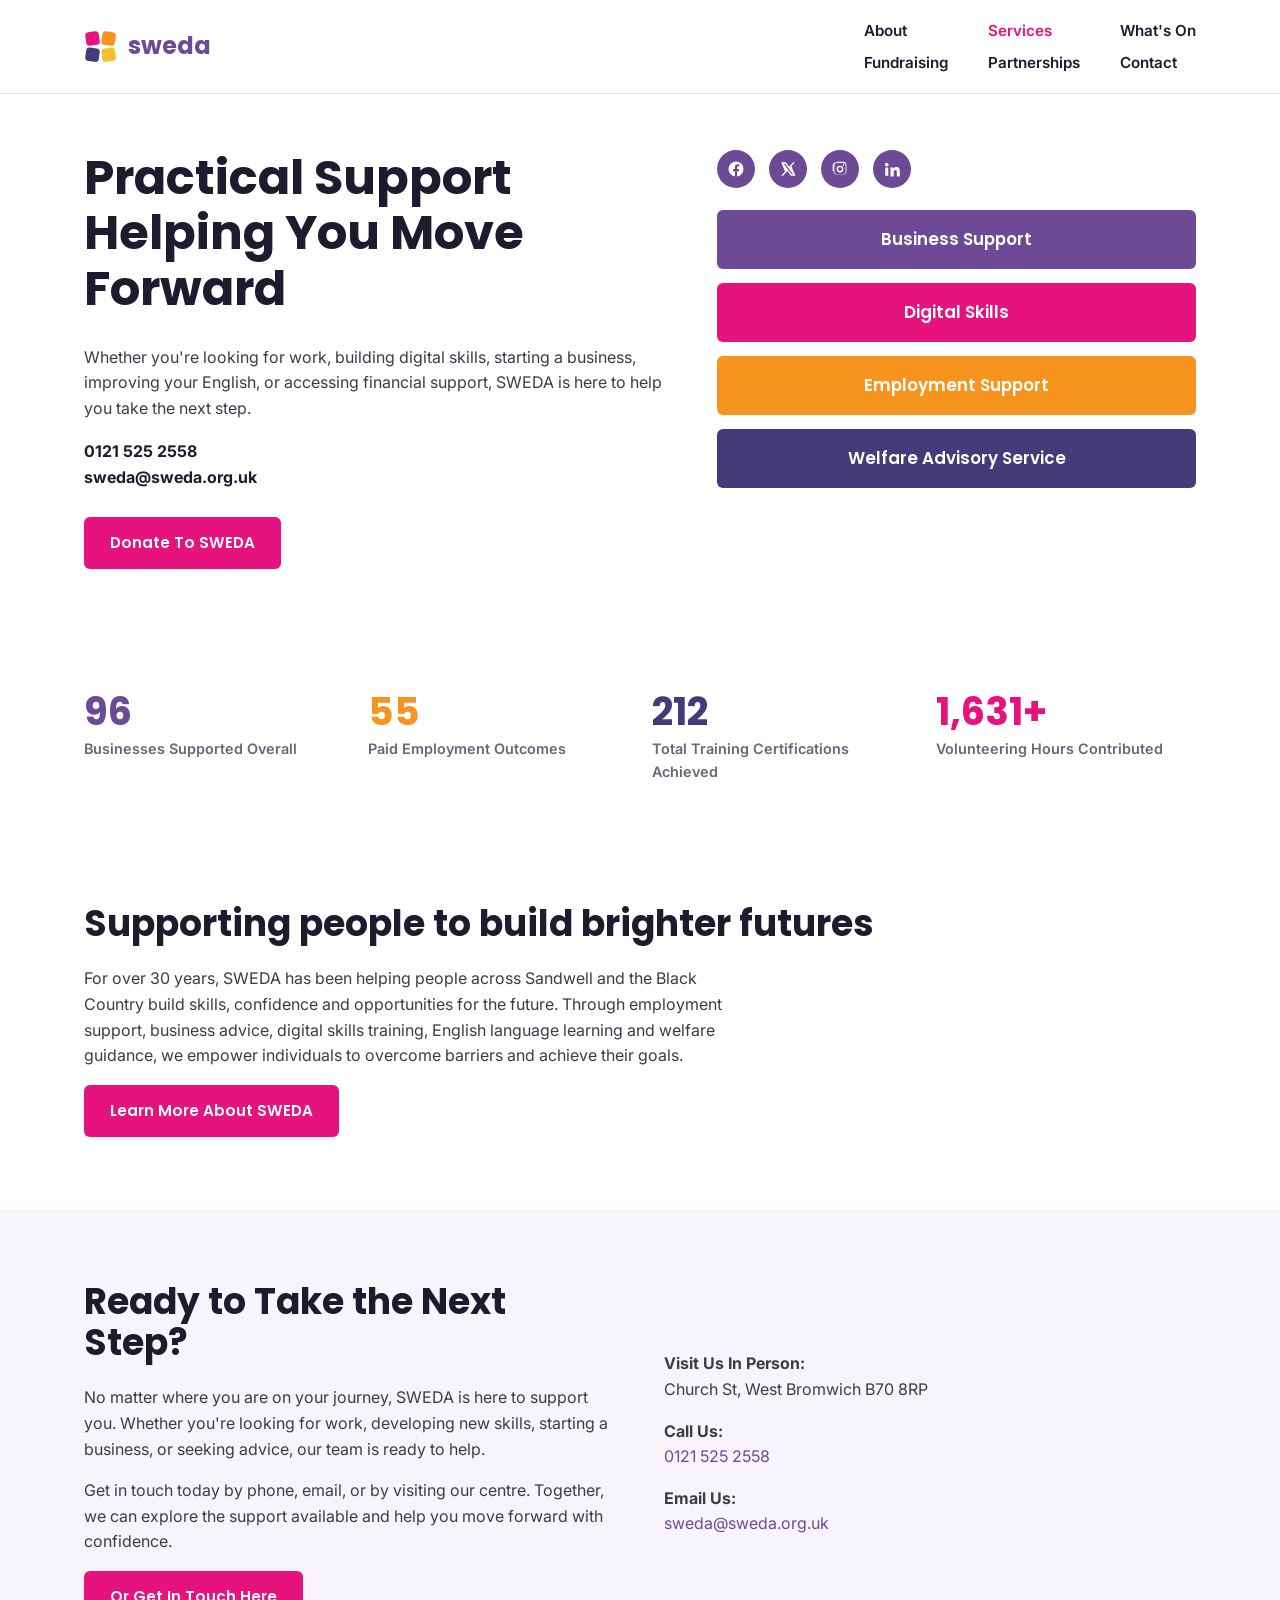
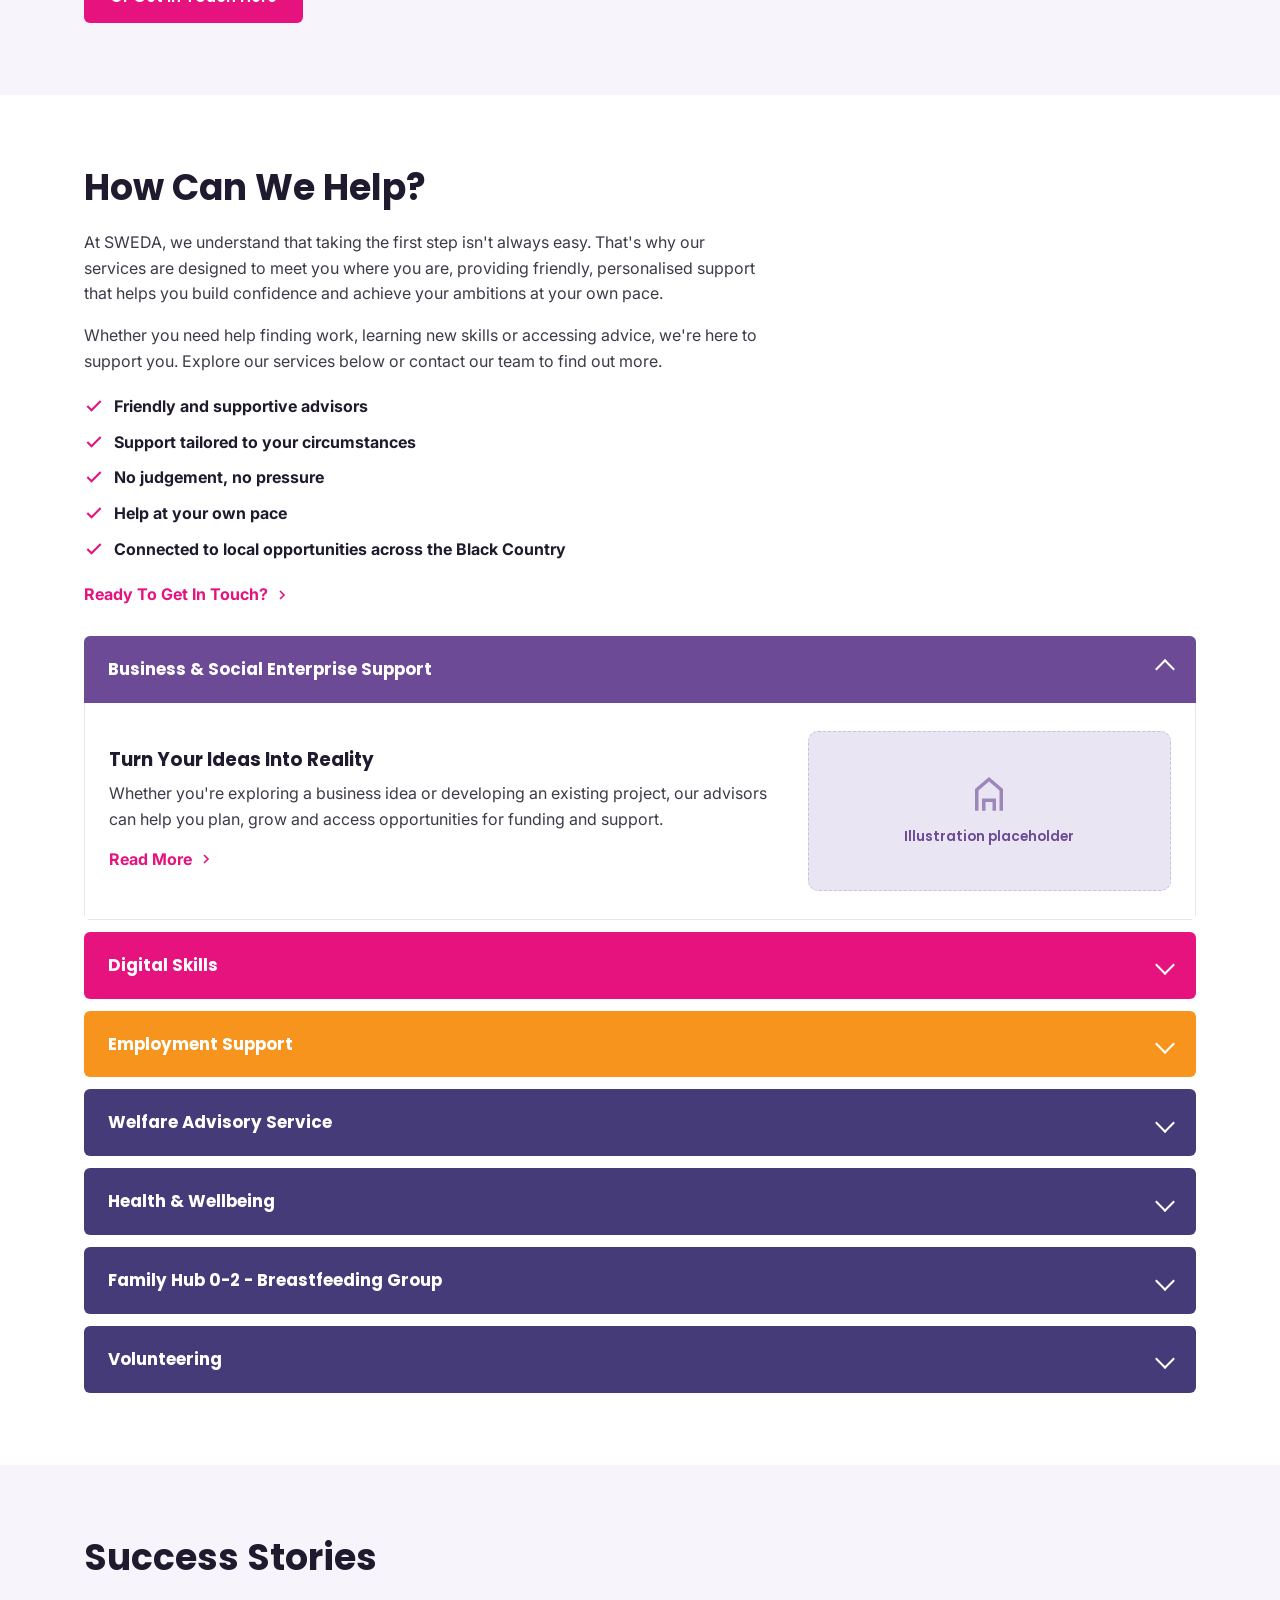
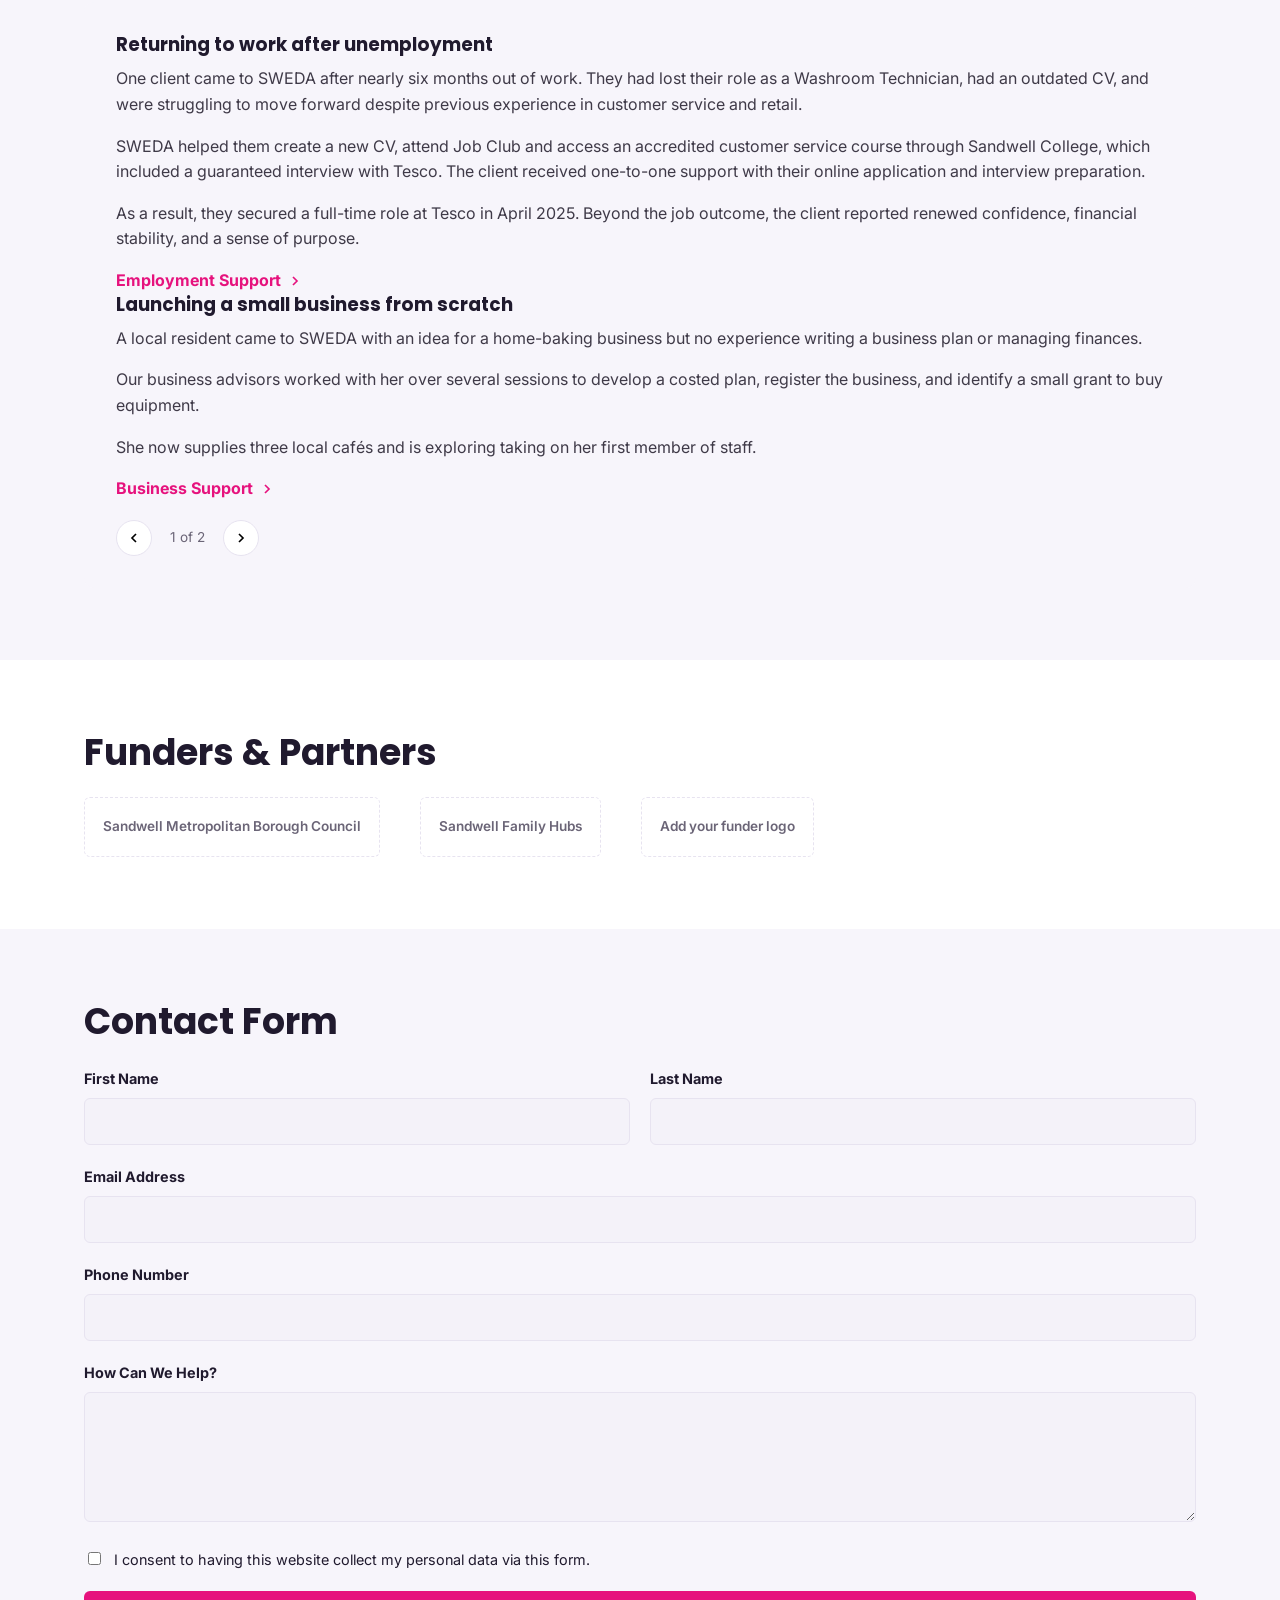
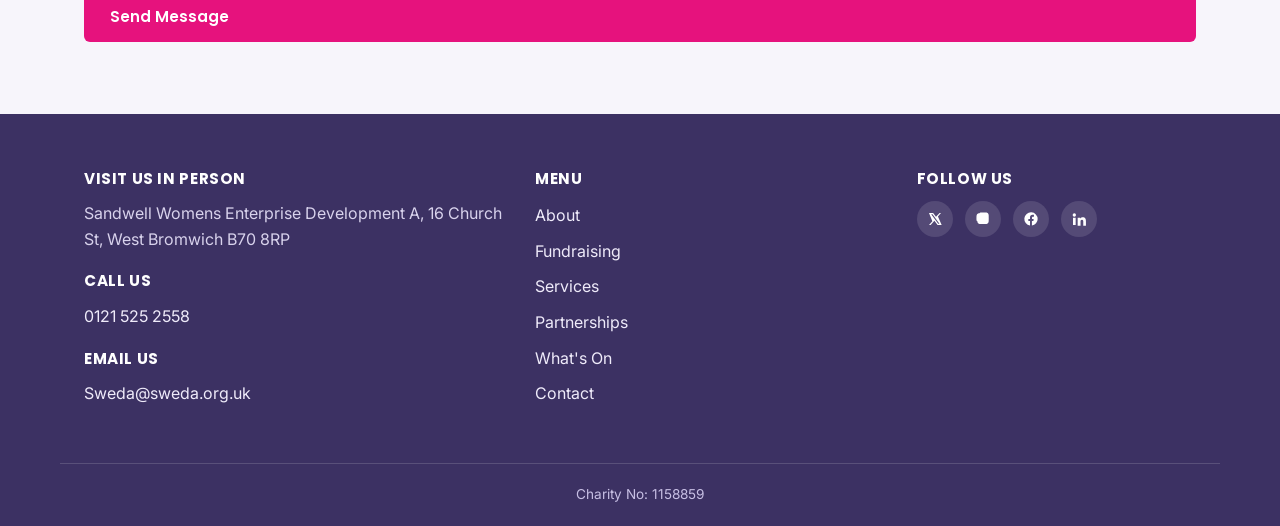
==== index.html @ 391b5105 "sweda base" ====
<!DOCTYPE html>
<html lang="en">
<head>
<meta charset="UTF-8">
<meta name="viewport" content="width=device-width, initial-scale=1.0">
<title>SWEDA | Practical Support Helping You Move Forward</title>
<meta name="description" content="SWEDA offers free business support, digital skills training, employment support and welfare advice to people across Sandwell and the Black Country.">
<link rel="preconnect" href="https://fonts.googleapis.com">
<link href="https://fonts.googleapis.com/css2?family=Poppins:wght@600;700&family=Inter:wght@400;500;600;700&display=swap" rel="stylesheet">
<link rel="stylesheet" href="styles.css">
</head>
<body>
<a class="skip-link" href="#main">Skip to content</a>

<!-- ================= HEADER ================= -->
<header class="site-header">
  <div class="container header-inner">
    <a href="index.html" class="logo">
      <svg class="logo-mark" viewBox="0 0 40 40" fill="none" xmlns="http://www.w3.org/2000/svg" aria-hidden="true">
        <rect x="2" y="2" width="16" height="16" rx="4" fill="#E6127D" transform="rotate(-8 10 10)"/>
        <rect x="21" y="2" width="16" height="16" rx="4" fill="#F7941D" transform="rotate(8 29 10)"/>
        <rect x="2" y="21" width="16" height="16" rx="4" fill="#453B78" transform="rotate(8 10 29)"/>
        <rect x="21" y="21" width="16" height="16" rx="4" fill="#F2C230" transform="rotate(-8 29 29)"/>
      </svg>
      sweda
    </a>

    <nav class="main-nav" id="main-nav" aria-label="Primary">
      <ul class="nav-col">
        <li><a href="about.html">About</a></li>
        <li><a href="fundraising.html">Fundraising</a></li>
      </ul>
      <ul class="nav-col">
        <li><a href="services.html" aria-current="page">Services</a></li>
        <li><a href="partnerships.html">Partnerships</a></li>
      </ul>
      <ul class="nav-col">
        <li><a href="whats-on.html">What's On</a></li>
        <li><a href="contact.html">Contact</a></li>
      </ul>
    </nav>

    <button class="nav-toggle" id="nav-toggle" aria-label="Toggle menu" aria-expanded="false" aria-controls="main-nav">
      <span></span><span></span><span></span>
    </button>
  </div>
</header>

<main id="main">

  <!-- ================= HERO ================= -->
  <section class="hero">
    <div class="container hero-grid">
      <div>
        <h1>Practical Support Helping You Move Forward</h1>
        <p>Whether you're looking for work, building digital skills, starting a business, improving your English, or accessing financial support, SWEDA is here to help you take the next step.</p>

        <p class="hero-contact">
          <a href="tel:01215252558">0121 525 2558</a><br>
          <a href="mailto:sweda@sweda.org.uk">sweda@sweda.org.uk</a>
        </p>

        <a href="fundraising.html" class="btn btn-pink">Donate To SWEDA</a>
      </div>

      <div>
        <div class="social-row" aria-label="Follow SWEDA on social media">
          <a href="#" aria-label="Facebook"><svg viewBox="0 0 24 24"><path d="M22 12a10 10 0 1 0-11.5 9.9v-7H8v-2.9h2.5V9.7c0-2.5 1.5-3.9 3.7-3.9 1.1 0 2.2.2 2.2.2v2.5h-1.3c-1.2 0-1.6.8-1.6 1.6v1.9H16l-.4 2.9h-2.2v7A10 10 0 0 0 22 12Z"/></svg></a>
          <a href="#" aria-label="X (Twitter)"><svg viewBox="0 0 24 24"><path d="M18.9 3H21l-4.6 5.3L22 21h-6.1l-4.8-6.3L5.5 21H3l5-5.7L3 3h6.2l4.3 5.7L18.9 3Zm-2.1 16h1.9L8.3 5H6.3l10.5 14Z"/></svg></a>
          <a href="#" aria-label="Instagram"><svg viewBox="0 0 24 24"><path d="M12 2.2c2.7 0 3 .01 4.1.06 1 .05 1.6.2 2 .35.5.2.9.4 1.3.8.4.4.6.8.8 1.3.15.4.3 1 .35 2 .05 1.1.06 1.4.06 4.1s-.01 3-.06 4.1c-.05 1-.2 1.6-.35 2-.2.5-.4.9-.8 1.3-.4.4-.8.6-1.3.8-.4.15-1 .3-2 .35-1.1.05-1.4.06-4.1.06s-3-.01-4.1-.06c-1-.05-1.6-.2-2-.35a3.5 3.5 0 0 1-1.3-.8 3.5 3.5 0 0 1-.8-1.3c-.15-.4-.3-1-.35-2C2.21 15 2.2 14.7 2.2 12s.01-3 .06-4.1c.05-1 .2-1.6.35-2 .2-.5.4-.9.8-1.3.4-.4.8-.6 1.3-.8.4-.15 1-.3 2-.35C7.8 2.21 8.1 2.2 12 2.2Zm0 1.8c-2.6 0-2.9 0-4 .06-.8.04-1.3.16-1.6.27-.4.15-.7.34-1 .63-.29.3-.48.6-.63 1-.11.3-.23.8-.27 1.6-.05 1.1-.06 1.4-.06 4s0 2.9.06 4c.04.8.16 1.3.27 1.6.15.4.34.7.63 1 .3.29.6.48 1 .63.3.11.8.23 1.6.27 1.1.05 1.4.06 4 .06s2.9 0 4-.06c.8-.04 1.3-.16 1.6-.27.4-.15.7-.34 1-.63.29-.3.48-.6.63-1 .11-.3.23-.8.27-1.6.05-1.1.06-1.4.06-4s0-2.9-.06-4c-.04-.8-.16-1.3-.27-1.6a2.6 2.6 0 0 0-.63-1 2.6 2.6 0 0 0-1-.63c-.3-.11-.8-.23-1.6-.27-1.1-.06-1.4-.06-4-.06Zm0 3.5a4.5 4.5 0 1 1 0 9 4.5 4.5 0 0 1 0-9Zm0 1.8a2.7 2.7 0 1 0 0 5.4 2.7 2.7 0 0 0 0-5.4Zm5.7-3.1a1.05 1.05 0 1 1-2.1 0 1.05 1.05 0 0 1 2.1 0Z"/></svg></a>
          <a href="#" aria-label="LinkedIn"><svg viewBox="0 0 24 24"><path d="M4.98 3.5a2.5 2.5 0 1 1 0 5 2.5 2.5 0 0 1 0-5ZM3 9.98h4v11H3v-11Zm7 0h3.8v1.5h.05c.53-1 1.83-2 3.77-2 4.03 0 4.78 2.65 4.78 6.1v6.4H18.4v-5.68c0-1.36-.02-3.1-1.9-3.1-1.9 0-2.2 1.48-2.2 3v5.78H10v-11Z"/></svg></a>
        </div>

        <div class="pill-stack">
          <a href="business-support.html" class="pill-btn" style="background:var(--purple)">Business Support</a>
          <a href="digital-skills.html" class="pill-btn" style="background:var(--pink)">Digital Skills</a>
          <a href="employment-support.html" class="pill-btn" style="background:var(--orange)">Employment Support</a>
          <a href="welfare-advisory.html" class="pill-btn" style="background:var(--indigo)">Welfare Advisory Service</a>
        </div>
      </div>
    </div>
  </section>

  <!-- ================= STATS ================= -->
  <section class="section-tight">
    <div class="container">
      <div class="stats-grid">
        <div class="stat--purple">
          <div class="stat-num">96</div>
          <div class="stat-label">Businesses Supported Overall</div>
        </div>
        <div class="stat--orange">
          <div class="stat-num">55</div>
          <div class="stat-label">Paid Employment Outcomes</div>
        </div>
        <div class="stat--indigo">
          <div class="stat-num">212</div>
          <div class="stat-label">Total Training Certifications Achieved</div>
        </div>
        <div class="stat--pink">
          <div class="stat-num">1,631+</div>
          <div class="stat-label">Volunteering Hours Contributed</div>
        </div>
      </div>
    </div>
  </section>

  <!-- ================= ABOUT INTRO ================= -->
  <section>
    <div class="container">
      <h2>Supporting people to build brighter futures</h2>
      <p style="max-width:640px;">For over 30 years, SWEDA has been helping people across Sandwell and the Black Country build skills, confidence and opportunities for the future. Through employment support, business advice, digital skills training, English language learning and welfare guidance, we empower individuals to overcome barriers and achieve their goals.</p>
      <a href="about.html" class="btn btn-pink">Learn More About SWEDA</a>
    </div>
  </section>

  <!-- ================= NEXT STEP CTA ================= -->
  <section class="section-soft">
    <div class="container service-hero-grid">
      <div>
        <h2>Ready to Take the Next Step?</h2>
        <p>No matter where you are on your journey, SWEDA is here to support you. Whether you're looking for work, developing new skills, starting a business, or seeking advice, our team is ready to help.</p>
        <p>Get in touch today by phone, email, or by visiting our centre. Together, we can explore the support available and help you move forward with confidence.</p>
        <a href="contact.html" class="btn btn-pink">Or Get In Touch Here</a>
      </div>
      <div>
        <p><strong>Visit Us In Person:</strong><br>Church St, West Bromwich B70 8RP</p>
        <p><strong>Call Us:</strong><br><a href="tel:01215252558">0121 525 2558</a></p>
        <p><strong>Email Us:</strong><br><a href="mailto:sweda@sweda.org.uk">sweda@sweda.org.uk</a></p>
      </div>
    </div>
  </section>

  <!-- ================= HOW CAN WE HELP ================= -->
  <section>
    <div class="container">
      <h2>How Can We Help?</h2>
      <p style="max-width:680px;">At SWEDA, we understand that taking the first step isn't always easy. That's why our services are designed to meet you where you are, providing friendly, personalised support that helps you build confidence and achieve your ambitions at your own pace.</p>
      <p style="max-width:680px;">Whether you need help finding work, learning new skills or accessing advice, we're here to support you. Explore our services below or contact our team to find out more.</p>

      <ul class="checklist">
        <li><svg viewBox="0 0 24 24" fill="none" stroke="currentColor" stroke-width="2.5"><path d="M4 12l5 5L20 6"/></svg> Friendly and supportive advisors</li>
        <li><svg viewBox="0 0 24 24" fill="none" stroke="currentColor" stroke-width="2.5"><path d="M4 12l5 5L20 6"/></svg> Support tailored to your circumstances</li>
        <li><svg viewBox="0 0 24 24" fill="none" stroke="currentColor" stroke-width="2.5"><path d="M4 12l5 5L20 6"/></svg> No judgement, no pressure</li>
        <li><svg viewBox="0 0 24 24" fill="none" stroke="currentColor" stroke-width="2.5"><path d="M4 12l5 5L20 6"/></svg> Help at your own pace</li>
        <li><svg viewBox="0 0 24 24" fill="none" stroke="currentColor" stroke-width="2.5"><path d="M4 12l5 5L20 6"/></svg> Connected to local opportunities across the Black Country</li>
      </ul>

      <a href="contact.html" class="text-link">Ready To Get In Touch? <svg viewBox="0 0 24 24" fill="none" stroke="currentColor" stroke-width="2.5"><path d="M9 6l6 6-6 6"/></svg></a>

      <!-- ================= SERVICES ACCORDION ================= -->
      <div class="accordion">

        <details class="accordion-item" open>
          <summary>Business &amp; Social Enterprise Support</summary>
          <div class="accordion-body">
            <div>
              <h3>Turn Your Ideas Into Reality</h3>
              <p>Whether you're exploring a business idea or developing an existing project, our advisors can help you plan, grow and access opportunities for funding and support.</p>
              <a href="business-support.html" class="text-link">Read More <svg viewBox="0 0 24 24" fill="none" stroke="currentColor" stroke-width="2.5"><path d="M9 6l6 6-6 6"/></svg></a>
            </div>
            <div class="placeholder-img" style="min-height:160px;">
              <svg viewBox="0 0 24 24" fill="none" stroke="currentColor" stroke-width="2"><path d="M5 21V9l7-6 7 6v12"/><path d="M9 21v-6h6v6"/></svg>
              Illustration placeholder
            </div>
          </div>
        </details>

        <details class="accordion-item acc-pink">
          <summary>Digital Skills</summary>
          <div class="accordion-body">
            <div>
              <h3>Build Confidence With Technology</h3>
              <p>From getting online for the first time to improving your computer skills for work, our friendly sessions build digital confidence at your own pace.</p>
              <a href="digital-skills.html" class="text-link">Read More <svg viewBox="0 0 24 24" fill="none" stroke="currentColor" stroke-width="2.5"><path d="M9 6l6 6-6 6"/></svg></a>
            </div>
            <div class="placeholder-img" style="min-height:160px;">
              <svg viewBox="0 0 24 24" fill="none" stroke="currentColor" stroke-width="2"><rect x="3" y="4" width="18" height="13" rx="2"/><path d="M8 21h8M12 17v4"/></svg>
              Illustration placeholder
            </div>
          </div>
        </details>

        <details class="accordion-item acc-orange">
          <summary>Employment Support</summary>
          <div class="accordion-body">
            <div>
              <h3>Helping You Find Work With Confidence</h3>
              <p>CV support, job search guidance and interview preparation to help you move forward, whatever stage you're at.</p>
              <a href="employment-support.html" class="text-link">Read More <svg viewBox="0 0 24 24" fill="none" stroke="currentColor" stroke-width="2.5"><path d="M9 6l6 6-6 6"/></svg></a>
            </div>
            <div class="placeholder-img" style="min-height:160px;">
              <svg viewBox="0 0 24 24" fill="none" stroke="currentColor" stroke-width="2"><rect x="3" y="7" width="18" height="13" rx="2"/><path d="M8 7V5a2 2 0 0 1 2-2h4a2 2 0 0 1 2 2v2"/></svg>
              Illustration placeholder
            </div>
          </div>
        </details>

        <details class="accordion-item acc-indigo">
          <summary>Welfare Advisory Service</summary>
          <div class="accordion-body">
            <div>
              <h3>Advice You Can Trust</h3>
              <p>Confidential, one-to-one advice on benefits, housing and money worries from our welfare advisors.</p>
              <a href="welfare-advisory.html" class="text-link">Read More <svg viewBox="0 0 24 24" fill="none" stroke="currentColor" stroke-width="2.5"><path d="M9 6l6 6-6 6"/></svg></a>
            </div>
            <div class="placeholder-img" style="min-height:160px;">
              <svg viewBox="0 0 24 24" fill="none" stroke="currentColor" stroke-width="2"><path d="M12 21s-7-4.35-9-8.5C1.5 8.5 4 5 7.5 5c1.9 0 3.4 1 4.5 2.5C13.1 6 14.6 5 16.5 5 20 5 22.5 8.5 21 12.5 19 16.65 12 21 12 21Z"/></svg>
              Illustration placeholder
            </div>
          </div>
        </details>

        <details class="accordion-item acc-indigo">
          <summary>Health &amp; Wellbeing</summary>
          <div class="accordion-body">
            <div>
              <h3>Looking After Yourself</h3>
              <p>Sessions and signposting to help you look after your physical and mental wellbeing alongside your other goals.</p>
              <a href="about.html" class="text-link">Read More <svg viewBox="0 0 24 24" fill="none" stroke="currentColor" stroke-width="2.5"><path d="M9 6l6 6-6 6"/></svg></a>
            </div>
            <div class="placeholder-img" style="min-height:160px;">Illustration placeholder</div>
          </div>
        </details>

        <details class="accordion-item acc-indigo">
          <summary>Family Hub 0-2 - Breastfeeding Group</summary>
          <div class="accordion-body">
            <div>
              <h3>Support For New Parents</h3>
              <p>A welcoming peer support group for parents of babies aged 0-2, run in partnership with Sandwell Family Hubs.</p>
              <a href="whats-on.html" class="text-link">Read More <svg viewBox="0 0 24 24" fill="none" stroke="currentColor" stroke-width="2.5"><path d="M9 6l6 6-6 6"/></svg></a>
            </div>
            <div class="placeholder-img" style="min-height:160px;">Illustration placeholder</div>
          </div>
        </details>

        <details class="accordion-item acc-indigo">
          <summary>Volunteering</summary>
          <div class="accordion-body">
            <div>
              <h3>Give Something Back</h3>
              <p>Gain experience, build skills and support your community by volunteering with SWEDA.</p>
              <a href="about.html" class="text-link">Read More <svg viewBox="0 0 24 24" fill="none" stroke="currentColor" stroke-width="2.5"><path d="M9 6l6 6-6 6"/></svg></a>
            </div>
            <div class="placeholder-img" style="min-height:160px;">Illustration placeholder</div>
          </div>
        </details>

      </div>
    </div>
  </section>

  <!-- ================= SUCCESS STORIES ================= -->
  <section class="section-soft">
    <div class="container">
      <h2>Success Stories</h2>

      <div class="story-card">
        <div class="story-slide">
          <h3>Returning to work after unemployment</h3>
          <p>One client came to SWEDA after nearly six months out of work. They had lost their role as a Washroom Technician, had an outdated CV, and were struggling to move forward despite previous experience in customer service and retail.</p>
          <p>SWEDA helped them create a new CV, attend Job Club and access an accredited customer service course through Sandwell College, which included a guaranteed interview with Tesco. The client received one-to-one support with their online application and interview preparation.</p>
          <p>As a result, they secured a full-time role at Tesco in April 2025. Beyond the job outcome, the client reported renewed confidence, financial stability, and a sense of purpose.</p>
          <a href="employment-support.html" class="text-link">Employment Support <svg viewBox="0 0 24 24" fill="none" stroke="currentColor" stroke-width="2.5"><path d="M9 6l6 6-6 6"/></svg></a>
        </div>

        <div class="story-slide">
          <h3>Launching a small business from scratch</h3>
          <p>A local resident came to SWEDA with an idea for a home-baking business but no experience writing a business plan or managing finances.</p>
          <p>Our business advisors worked with her over several sessions to develop a costed plan, register the business, and identify a small grant to buy equipment.</p>
          <p>She now supplies three local cafés and is exploring taking on her first member of staff.</p>
          <a href="business-support.html" class="text-link">Business Support <svg viewBox="0 0 24 24" fill="none" stroke="currentColor" stroke-width="2.5"><path d="M9 6l6 6-6 6"/></svg></a>
        </div>

        <div class="story-controls">
          <button id="story-prev" aria-label="Previous story"><svg viewBox="0 0 24 24" fill="none" stroke="currentColor" stroke-width="2.5"><path d="M15 6l-6 6 6 6"/></svg></button>
          <span class="story-dots" id="story-dots">1 of 2</span>
          <button id="story-next" aria-label="Next story"><svg viewBox="0 0 24 24" fill="none" stroke="currentColor" stroke-width="2.5"><path d="M9 6l6 6-6 6"/></svg></button>
        </div>
      </div>
    </div>
  </section>

  <!-- ================= FUNDERS ================= -->
  <section>
    <div class="container">
      <h2>Funders &amp; Partners</h2>
      <div class="logo-strip">
        <div class="funder-logo">Sandwell Metropolitan Borough Council</div>
        <div class="funder-logo">Sandwell Family Hubs</div>
        <div class="funder-logo">Add your funder logo</div>
      </div>
    </div>
  </section>

  <!-- ================= CONTACT FORM ================= -->
  <section class="section-soft">
    <div class="container">
      <h2>Contact Form</h2>
      <form class="contact-form" novalidate>
        <div class="form-grid">
          <div class="form-field">
            <label for="fname">First Name</label>
            <input type="text" id="fname" name="fname" required>
          </div>
          <div class="form-field">
            <label for="lname">Last Name</label>
            <input type="text" id="lname" name="lname" required>
          </div>
          <div class="form-field full">
            <label for="email">Email Address</label>
            <input type="email" id="email" name="email" required>
          </div>
          <div class="form-field full">
            <label for="phone">Phone Number</label>
            <input type="tel" id="phone" name="phone">
          </div>
          <div class="form-field full">
            <label for="message">How Can We Help?</label>
            <textarea id="message" name="message" required></textarea>
          </div>
          <div class="form-field full">
            <div class="consent-row">
              <input type="checkbox" id="consent" name="consent" required>
              <label for="consent" style="font-weight:400;">I consent to having this website collect my personal data via this form.</label>
            </div>
          </div>
          <div class="form-field full">
            <button type="submit" class="btn btn-pink">Send Message</button>
            <div class="form-status" role="alert"></div>
          </div>
        </div>
      </form>
    </div>
  </section>

</main>

<!-- ================= FOOTER ================= -->
<footer class="site-footer">
  <div class="container footer-grid">
    <div>
      <h4>Visit Us In Person</h4>
      <p>Sandwell Womens Enterprise Development A, 16 Church St, West Bromwich B70 8RP</p>
      <h4 style="margin-top:20px;">Call Us</h4>
      <p><a href="tel:01215252558">0121 525 2558</a></p>
      <h4 style="margin-top:20px;">Email Us</h4>
      <p><a href="mailto:sweda@sweda.org.uk">Sweda@sweda.org.uk</a></p>
    </div>
    <div>
      <h4>Menu</h4>
      <ul class="footer-nav">
        <li><a href="about.html">About</a></li>
        <li><a href="fundraising.html">Fundraising</a></li>
        <li><a href="services.html">Services</a></li>
        <li><a href="partnerships.html">Partnerships</a></li>
        <li><a href="whats-on.html">What's On</a></li>
        <li><a href="contact.html">Contact</a></li>
      </ul>
    </div>
    <div>
      <h4>Follow Us</h4>
      <div class="footer-social">
        <a href="#" aria-label="X (Twitter)"><svg viewBox="0 0 24 24"><path d="M18.9 3H21l-4.6 5.3L22 21h-6.1l-4.8-6.3L5.5 21H3l5-5.7L3 3h6.2l4.3 5.7L18.9 3Zm-2.1 16h1.9L8.3 5H6.3l10.5 14Z"/></svg></a>
        <a href="#" aria-label="Instagram"><svg viewBox="0 0 24 24"><path d="M12 2.2c2.7 0 3 .01 4.1.06 1 .05 1.6.2 2 .35.5.2.9.4 1.3.8.4.4.6.8.8 1.3.15.4.3 1 .35 2 .05 1.1.06 1.4.06 4.1s-.01 3-.06 4.1c-.05 1-.2 1.6-.35 2-.2.5-.4.9-.8 1.3-.4.4-.8.6-1.3.8-.4.15-1 .3-2 .35-1.1.05-1.4.06-4.1.06s-3-.01-4.1-.06c-1-.05-1.6-.2-2-.35a3.5 3.5 0 0 1-1.3-.8 3.5 3.5 0 0 1-.8-1.3c-.15-.4-.3-1-.35-2C2.21 15 2.2 14.7 2.2 12s.01-3 .06-4.1c.05-1 .2-1.6.35-2 .2-.5.4-.9.8-1.3.4-.4.8-.6 1.3-.8.4-.15 1-.3 2-.35C7.8 2.21 8.1 2.2 12 2.2Z"/></svg></a>
        <a href="#" aria-label="Facebook"><svg viewBox="0 0 24 24"><path d="M22 12a10 10 0 1 0-11.5 9.9v-7H8v-2.9h2.5V9.7c0-2.5 1.5-3.9 3.7-3.9 1.1 0 2.2.2 2.2.2v2.5h-1.3c-1.2 0-1.6.8-1.6 1.6v1.9H16l-.4 2.9h-2.2v7A10 10 0 0 0 22 12Z"/></svg></a>
        <a href="#" aria-label="LinkedIn"><svg viewBox="0 0 24 24"><path d="M4.98 3.5a2.5 2.5 0 1 1 0 5 2.5 2.5 0 0 1 0-5ZM3 9.98h4v11H3v-11Zm7 0h3.8v1.5h.05c.53-1 1.83-2 3.77-2 4.03 0 4.78 2.65 4.78 6.1v6.4H18.4v-5.68c0-1.36-.02-3.1-1.9-3.1-1.9 0-2.2 1.48-2.2 3v5.78H10v-11Z"/></svg></a>
      </div>
    </div>
  </div>
  <div class="footer-bottom">Charity No: 1158859</div>
</footer>

<script src="js/script.js"></script>
</body>
</html>
---- styles.css ----
/* =========================================================
   SWEDA prototype — shared stylesheet
   Brand colours pulled from the supplied design screenshots.
   Adjust the variables below to match final brand guidelines.
   ========================================================= */

:root {
  /* Brand palette */
  --purple: #6C4A96;        /* Business Support / general accent */
  --purple-dark: #3C3163;   /* Footer / deep accent */
  --indigo: #453B78;        /* Welfare Advisory / secondary accordions */
  --pink: #E6127D;          /* Digital Skills / primary CTA */
  --orange: #F7941D;        /* Employment Support */
  --gold: #F2C230;          /* Logo accent only */

  /* Neutrals */
  --ink: #201A2E;
  --body-text: #3F3A48;
  --muted: #6B6577;
  --bg: #FFFFFF;
  --bg-soft: #F7F5FB;
  --border: #E7E3F0;
  --placeholder-bg: #E9E5F2;

  /* Type */
  --font-display: 'Poppins', 'Segoe UI', system-ui, sans-serif;
  --font-body: 'Inter', 'Segoe UI', system-ui, sans-serif;

  /* Layout */
  --container: 1160px;
  --radius: 10px;
  --radius-sm: 6px;
}

* { box-sizing: border-box; }
html { scroll-behavior: smooth; }

body {
  margin: 0;
  font-family: var(--font-body);
  color: var(--body-text);
  background: var(--bg);
  line-height: 1.6;
  -webkit-font-smoothing: antialiased;
}

img { max-width: 100%; display: block; }

h1, h2, h3, h4 {
  font-family: var(--font-display);
  color: var(--ink);
  line-height: 1.15;
  margin: 0 0 0.6em;
  font-weight: 700;
}

h1 { font-size: clamp(2rem, 4.2vw, 3rem); }
h2 { font-size: clamp(1.6rem, 3vw, 2.25rem); }
h3 { font-size: 1.15rem; }

p { margin: 0 0 1em; }

a { color: var(--purple); text-decoration: none; }
a:hover { text-decoration: underline; }

ul { padding-left: 1.2em; }

.container {
  max-width: var(--container);
  margin: 0 auto;
  padding: 0 24px;
}

section { padding: 72px 0; }
.section-soft { background: var(--bg-soft); }
.section-tight { padding: 48px 0; }

/* Skip link for accessibility */
.skip-link {
  position: absolute;
  left: -999px;
  top: auto;
  background: var(--ink);
  color: #fff;
  padding: 10px 16px;
  border-radius: var(--radius-sm);
  z-index: 1000;
}
.skip-link:focus {
  left: 16px;
  top: 16px;
}

/* Focus visibility */
a:focus-visible,
button:focus-visible,
input:focus-visible,
textarea:focus-visible,
summary:focus-visible {
  outline: 3px solid var(--orange);
  outline-offset: 2px;
}

/* =========================================================
   Buttons
   ========================================================= */
.btn {
  display: inline-flex;
  align-items: center;
  gap: 8px;
  font-family: var(--font-display);
  font-weight: 600;
  font-size: 0.95rem;
  padding: 14px 26px;
  border-radius: var(--radius-sm);
  border: none;
  cursor: pointer;
  color: #fff;
  text-align: center;
  transition: transform 0.15s ease, box-shadow 0.15s ease, opacity 0.15s ease;
}
.btn:hover { opacity: 0.92; text-decoration: none; transform: translateY(-1px); }
.btn:active { transform: translateY(0); }

.btn-pink   { background: var(--pink); }
.btn-orange { background: var(--orange); }
.btn-purple { background: var(--purple); }
.btn-indigo { background: var(--indigo); }
.btn-block  { width: 100%; justify-content: center; }

.btn-outline {
  background: transparent;
  border: 2px solid currentColor;
  color: var(--ink);
}

.text-link {
  display: inline-flex;
  align-items: center;
  gap: 6px;
  font-weight: 700;
  color: var(--pink);
}
.text-link svg { width: 16px; height: 16px; }

/* Service pill buttons on homepage hero */
.pill-stack { display: flex; flex-direction: column; gap: 14px; margin-top: 22px; }
.pill-btn {
  display: block;
  text-align: center;
  padding: 16px 20px;
  border-radius: var(--radius-sm);
  color: #fff;
  font-family: var(--font-display);
  font-weight: 600;
  font-size: 1.05rem;
}
.pill-btn:hover { text-decoration: none; opacity: 0.92; }

/* =========================================================
   Header / Nav
   ========================================================= */
.site-header {
  border-bottom: 1px solid var(--border);
  background: #fff;
  position: sticky;
  top: 0;
  z-index: 500;
}

.header-inner {
  display: flex;
  align-items: center;
  justify-content: space-between;
  padding-top: 18px;
  padding-bottom: 18px;
}

.logo {
  display: flex;
  align-items: center;
  gap: 10px;
  font-family: var(--font-display);
  font-weight: 700;
  font-size: 1.5rem;
  color: var(--purple);
}
.logo:hover { text-decoration: none; }
.logo-mark { width: 34px; height: 34px; flex-shrink: 0; }

.main-nav {
  display: flex;
  gap: 40px;
}
.nav-col {
  list-style: none;
  margin: 0;
  padding: 0;
  display: flex;
  flex-direction: column;
  gap: 6px;
}
.nav-col a {
  color: var(--ink);
  font-weight: 600;
  font-size: 0.95rem;
}
.nav-col a[aria-current="page"] {
  color: var(--pink);
}

.nav-toggle {
  display: none;
  flex-direction: column;
  justify-content: center;
  gap: 5px;
  width: 40px;
  height: 40px;
  background: transparent;
  border: 1px solid var(--border);
  border-radius: var(--radius-sm);
  cursor: pointer;
}
.nav-toggle span {
  display: block;
  height: 2px;
  width: 20px;
  margin: 0 auto;
  background: var(--ink);
  transition: transform 0.2s ease, opacity 0.2s ease;
}
.nav-toggle[aria-expanded="true"] span:nth-child(1) { transform: translateY(7px) rotate(45deg); }
.nav-toggle[aria-expanded="true"] span:nth-child(2) { opacity: 0; }
.nav-toggle[aria-expanded="true"] span:nth-child(3) { transform: translateY(-7px) rotate(-45deg); }

/* =========================================================
   Hero
   ========================================================= */
.hero {
  padding: 56px 0 64px;
}
.hero-grid {
  display: grid;
  grid-template-columns: 1.1fr 0.9fr;
  gap: 48px;
  align-items: start;
}
.hero-eyebrow {
  font-weight: 700;
  color: var(--orange);
  text-transform: uppercase;
  letter-spacing: 0.06em;
  font-size: 0.85rem;
}
.hero-contact {
  margin: 18px 0 26px;
  font-weight: 700;
  color: var(--ink);
}
.hero-contact a { color: var(--ink); }
.social-row {
  display: flex;
  gap: 14px;
  margin-bottom: 18px;
}
.social-row a {
  width: 38px;
  height: 38px;
  display: flex;
  align-items: center;
  justify-content: center;
  border-radius: 50%;
  background: var(--purple);
  color: #fff;
}
.social-row svg { width: 18px; height: 18px; fill: #fff; }

.hero-image-simple {
  border-radius: var(--radius);
  overflow: hidden;
}

/* Generic placeholder block used everywhere a real photo will go */
.placeholder-img {
  background: var(--placeholder-bg);
  border: 1.5px dashed #C9BFE0;
  border-radius: var(--radius);
  display: flex;
  align-items: center;
  justify-content: center;
  flex-direction: column;
  gap: 10px;
  color: var(--purple);
  font-family: var(--font-display);
  font-weight: 600;
  font-size: 0.85rem;
  text-align: center;
  min-height: 260px;
  padding: 20px;
}
.placeholder-img svg { width: 42px; height: 42px; opacity: 0.6; }

/* =========================================================
   Stats
   ========================================================= */
.stats-grid {
  display: grid;
  grid-template-columns: repeat(4, 1fr);
  gap: 24px;
  margin-top: 12px;
}
.stat-num {
  font-family: var(--font-display);
  font-weight: 700;
  font-size: 2.4rem;
  line-height: 1;
  margin-bottom: 6px;
}
.stat-label {
  font-size: 0.9rem;
  color: var(--muted);
  font-weight: 600;
}
.stat--purple .stat-num { color: var(--purple); }
.stat--orange .stat-num { color: var(--orange); }
.stat--indigo .stat-num { color: var(--indigo); }
.stat--pink   .stat-num { color: var(--pink); }

/* =========================================================
   Checklist
   ========================================================= */
.checklist { list-style: none; padding: 0; margin: 20px 0; }
.checklist li {
  display: flex;
  align-items: flex-start;
  gap: 10px;
  font-weight: 700;
  color: var(--ink);
  margin-bottom: 10px;
}
.checklist svg {
  flex-shrink: 0;
  width: 20px;
  height: 20px;
  margin-top: 2px;
  color: var(--pink);
}

/* =========================================================
   Accordion (native details/summary)
   ========================================================= */
.accordion { display: flex; flex-direction: column; gap: 12px; margin-top: 28px; }
.accordion-item {
  border-radius: var(--radius-sm);
  overflow: hidden;
  border: none;
}
.accordion-item summary {
  list-style: none;
  cursor: pointer;
  padding: 20px 24px;
  font-family: var(--font-display);
  font-weight: 700;
  font-size: 1.05rem;
  color: #fff;
  display: flex;
  align-items: center;
  justify-content: space-between;
  background: var(--purple);
}
.accordion-item summary::-webkit-details-marker { display: none; }
.accordion-item summary::after {
  content: '';
  width: 12px;
  height: 12px;
  border-right: 2.5px solid #fff;
  border-bottom: 2.5px solid #fff;
  transform: rotate(45deg);
  transition: transform 0.2s ease;
  flex-shrink: 0;
}
.accordion-item[open] summary::after { transform: rotate(-135deg); }

.accordion-item.acc-pink summary   { background: var(--pink); }
.accordion-item.acc-orange summary { background: var(--orange); }
.accordion-item.acc-indigo summary { background: var(--indigo); }

.accordion-body {
  padding: 28px 24px;
  background: #fff;
  border: 1px solid var(--border);
  border-top: none;
  display: grid;
  grid-template-columns: 1.3fr 0.7fr;
  gap: 24px;
  align-items: center;
}
.accordion-body p { margin-bottom: 14px; }

/* =========================================================
   Success stories / testimonial carousel
   ========================================================= */
.story-card {
  background: var(--bg-soft);
  border-radius: var(--radius);
  padding: 32px;
  margin-top: 24px;
}
.story-controls {
  display: flex;
  align-items: center;
  gap: 18px;
  margin-top: 18px;
}
.story-controls button {
  width: 36px;
  height: 36px;
  border-radius: 50%;
  border: 1px solid var(--border);
  background: #fff;
  cursor: pointer;
  display: flex;
  align-items: center;
  justify-content: center;
}
.story-controls button svg { width: 16px; height: 16px; }
.story-dots { font-size: 0.85rem; color: var(--muted); }

/* =========================================================
   Logo strip (funders)
   ========================================================= */
.logo-strip {
  display: flex;
  flex-wrap: wrap;
  gap: 40px;
  align-items: center;
  margin-top: 24px;
}
.funder-logo {
  height: 60px;
  min-width: 140px;
  padding: 0 18px;
  display: flex;
  align-items: center;
  justify-content: center;
  border: 1px dashed var(--border);
  border-radius: var(--radius-sm);
  color: var(--muted);
  font-weight: 600;
  font-size: 0.85rem;
  text-align: center;
}

/* =========================================================
   Forms
   ========================================================= */
.form-grid {
  display: grid;
  grid-template-columns: 1fr 1fr;
  gap: 20px;
  margin-top: 24px;
}
.form-field { display: flex; flex-direction: column; gap: 8px; }
.form-field.full { grid-column: 1 / -1; }
.form-field label { font-weight: 700; color: var(--ink); font-size: 0.9rem; }
.form-field input,
.form-field textarea {
  border: 1px solid var(--border);
  background: #F4F2F9;
  border-radius: var(--radius-sm);
  padding: 13px 14px;
  font-family: var(--font-body);
  font-size: 0.95rem;
  color: var(--ink);
}
.form-field textarea { min-height: 130px; resize: vertical; }
.form-field input:focus,
.form-field textarea:focus { background: #fff; }

.consent-row {
  display: flex;
  align-items: flex-start;
  gap: 10px;
  margin-top: 6px;
}
.consent-row input { margin-top: 4px; }

.form-status {
  margin-top: 16px;
  padding: 14px 16px;
  border-radius: var(--radius-sm);
  font-weight: 600;
  display: none;
}
.form-status.success { display: block; background: #E8F6EC; color: #1C6B36; }
.form-status.error   { display: block; background: #FCE9EC; color: #9C1D33; }

.form-note {
  font-size: 0.85rem;
  color: var(--muted);
  margin-top: 10px;
}

/* =========================================================
   Footer
   ========================================================= */
.site-footer {
  background: var(--purple-dark);
  color: #EFEBFA;
  padding: 56px 0 0;
}
.footer-grid {
  display: grid;
  grid-template-columns: 1.2fr 1fr 0.8fr;
  gap: 32px;
  padding-bottom: 40px;
  border-bottom: 1px solid rgba(255,255,255,0.15);
}
.footer-grid h4 {
  color: #fff;
  font-size: 0.95rem;
  text-transform: uppercase;
  letter-spacing: 0.04em;
  margin-bottom: 14px;
}
.footer-grid a { color: #EFEBFA; }
.footer-grid p { color: #D8D2EC; margin-bottom: 4px; }
.footer-nav { list-style: none; padding: 0; display: flex; flex-direction: column; gap: 10px; }
.footer-social { display: flex; gap: 12px; }
.footer-social a {
  width: 36px;
  height: 36px;
  border-radius: 50%;
  background: rgba(255,255,255,0.12);
  display: flex;
  align-items: center;
  justify-content: center;
}
.footer-social svg { width: 16px; height: 16px; fill: #fff; }
.footer-bottom {
  text-align: center;
  padding: 20px 0;
  font-size: 0.85rem;
  color: #C7BFE4;
}

/* =========================================================
   Service page specific (used by employment/business/digital/welfare)
   ========================================================= */
.service-hero-grid {
  display: grid;
  grid-template-columns: 1fr 1fr;
  gap: 48px;
  align-items: center;
}
.help-grid, .who-grid, .next-grid {
  display: grid;
  grid-template-columns: 1fr 0.5fr;
  gap: 40px;
  align-items: start;
}
.help-list, .next-steps {
  list-style: none;
  padding: 0;
  margin: 20px 0 28px;
}
.help-list li, .next-steps li {
  padding-bottom: 20px;
  margin-bottom: 20px;
  border-bottom: 1px solid var(--border);
}
.help-list li:last-child, .next-steps li:last-child {
  border-bottom: none;
  margin-bottom: 0;
  padding-bottom: 0;
}
.help-list h3, .next-steps h3 { margin-bottom: 4px; }
.icon-stack { display: flex; flex-direction: column; gap: 40px; align-items: center; justify-content: center; }
.icon-circle {
  width: 90px;
  height: 90px;
  border-radius: 50%;
  display: flex;
  align-items: center;
  justify-content: center;
}
.icon-circle svg { width: 42px; height: 42px; }

.who-list { margin: 16px 0 28px; }
.who-list li { margin-bottom: 8px; font-weight: 500; }

.step-number {
  display: inline-flex;
  align-items: center;
  justify-content: center;
  width: 28px;
  height: 28px;
  border-radius: 50%;
  font-family: var(--font-display);
  font-weight: 700;
  font-size: 0.85rem;
  color: #fff;
  margin-right: 10px;
}

/* Service card grid (services.html overview) */
.service-cards {
  display: grid;
  grid-template-columns: repeat(2, 1fr);
  gap: 24px;
  margin-top: 32px;
}
.service-card {
  border-radius: var(--radius);
  padding: 28px;
  color: #fff;
  display: flex;
  flex-direction: column;
  gap: 12px;
  min-height: 200px;
}
.service-card h3 { color: #fff; margin: 0; }
.service-card p { color: rgba(255,255,255,0.9); margin: 0; flex-grow: 1; }
.service-card .text-link { color: #fff; }
.service-card.card-purple { background: var(--purple); }
.service-card.card-pink { background: var(--pink); }
.service-card.card-orange { background: var(--orange); }
.service-card.card-indigo { background: var(--indigo); }

/* Simple placeholder / TODO page style */
.todo-page {
  padding: 90px 0;
  text-align: center;
}
.todo-badge {
  display: inline-block;
  background: var(--bg-soft);
  border: 1px dashed var(--border);
  color: var(--muted);
  font-weight: 700;
  font-size: 0.8rem;
  text-transform: uppercase;
  letter-spacing: 0.06em;
  padding: 6px 14px;
  border-radius: 999px;
  margin-bottom: 20px;
}

/* =========================================================
   Responsive
   ========================================================= */
@media (max-width: 900px) {
  .hero-grid, .service-hero-grid, .help-grid, .who-grid, .next-grid, .accordion-body {
    grid-template-columns: 1fr;
  }
  .icon-stack { flex-direction: row; }
  .stats-grid { grid-template-columns: repeat(2, 1fr); }
  .footer-grid { grid-template-columns: 1fr 1fr; }
  .service-cards { grid-template-columns: 1fr; }

  .main-nav {
    display: none;
    position: absolute;
    top: 100%;
    left: 0;
    right: 0;
    background: #fff;
    border-bottom: 1px solid var(--border);
    flex-direction: column;
    gap: 0;
    padding: 10px 24px 20px;
  }
  .main-nav.open { display: flex; }
  .nav-col { flex-direction: column; gap: 0; }
  .nav-col a { display: block; padding: 10px 0; border-bottom: 1px solid var(--border); }
  .nav-toggle { display: flex; }
}

@media (max-width: 640px) {
  section { padding: 48px 0; }
  .form-grid { grid-template-columns: 1fr; }
  .stats-grid { grid-template-columns: 1fr 1fr; gap: 16px; }
  .footer-grid { grid-template-columns: 1fr; gap: 28px; }
  .hero { padding: 36px 0 40px; }
}

@media (prefers-reduced-motion: reduce) {
  * { transition: none !important; scroll-behavior: auto !important; }
}
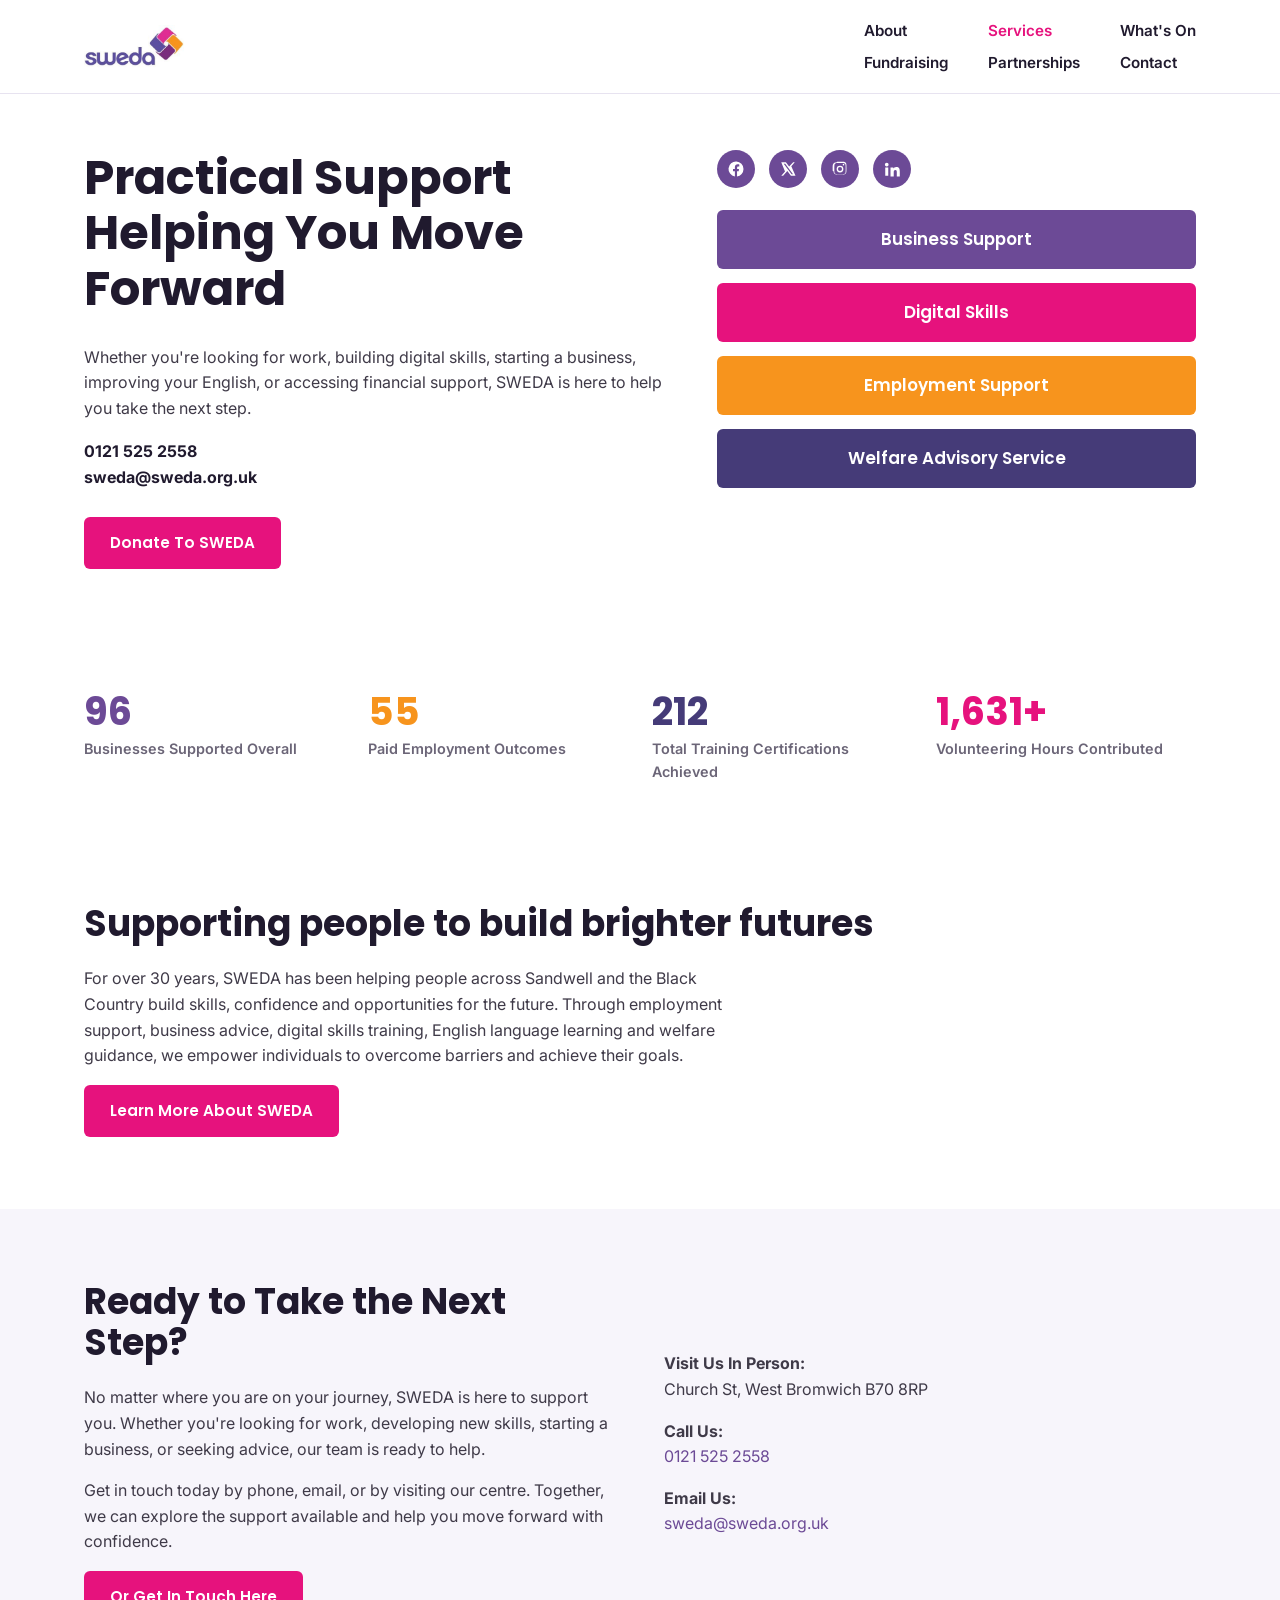
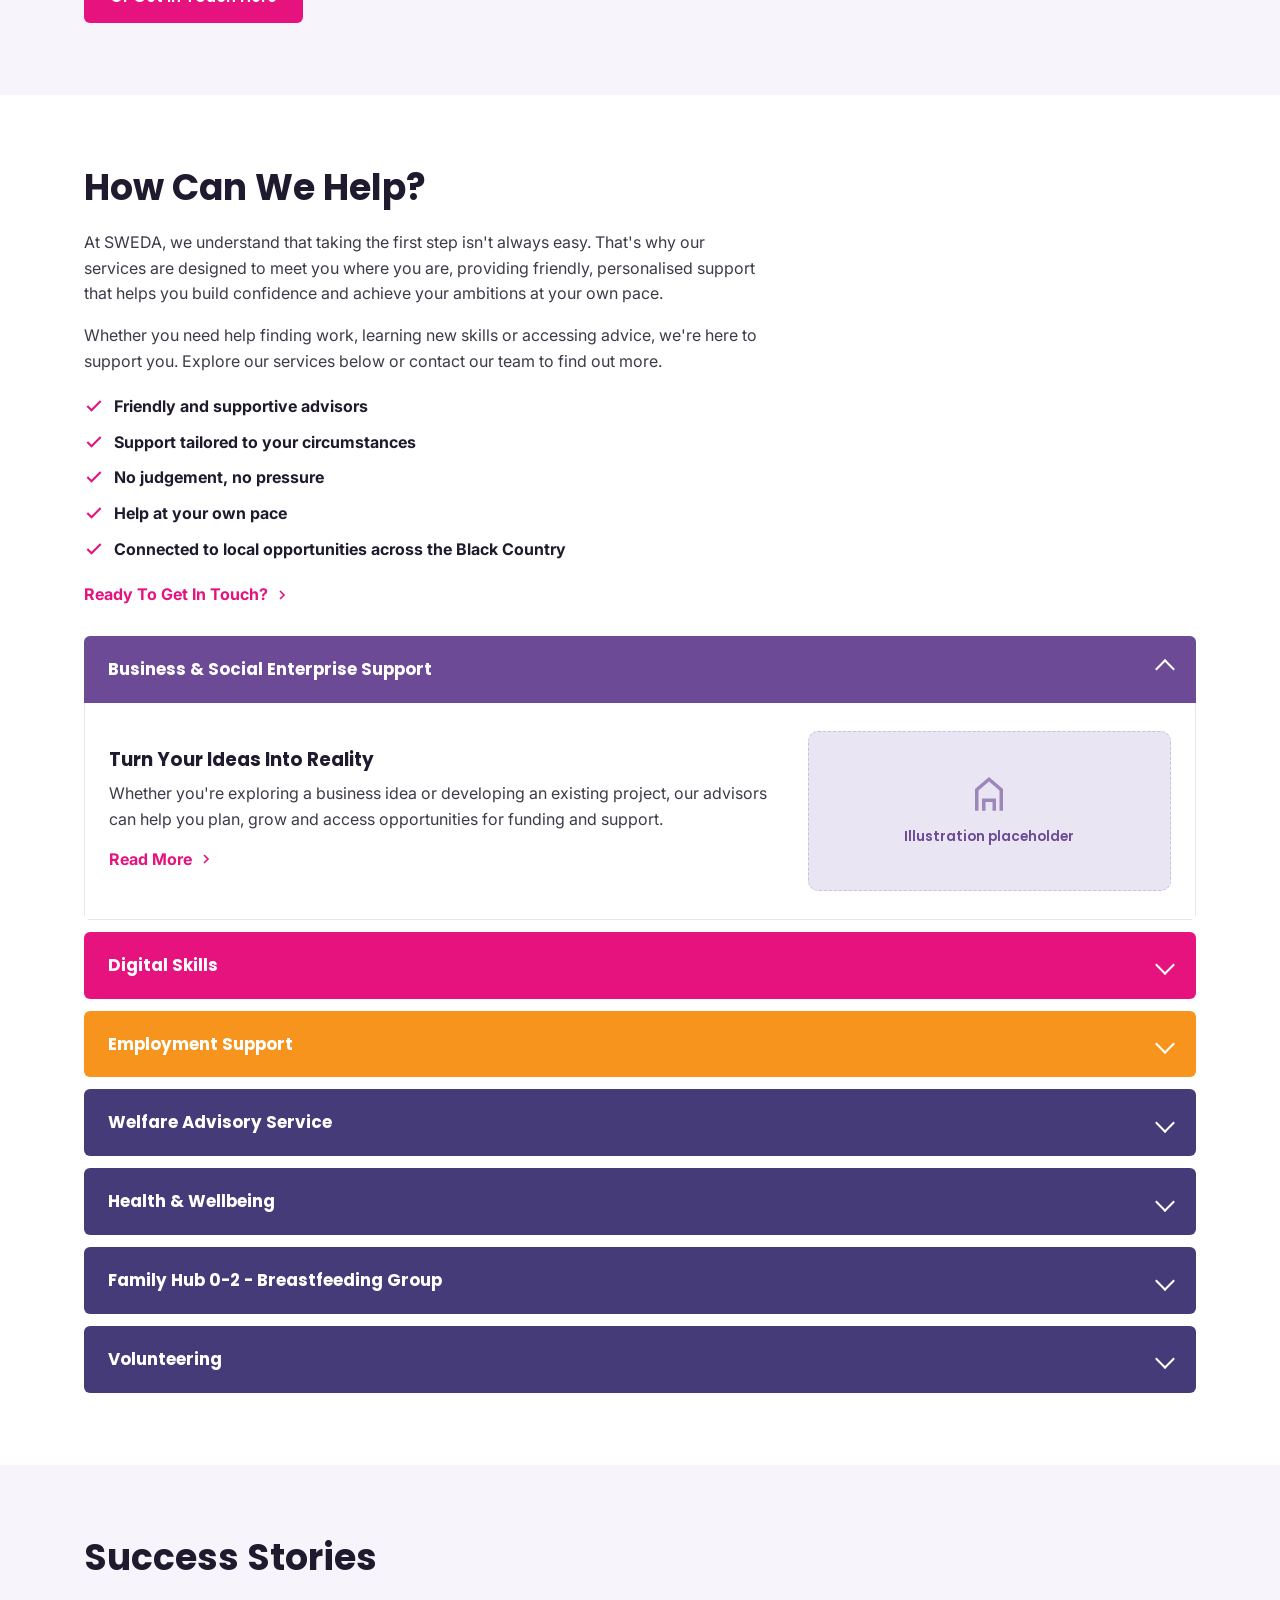
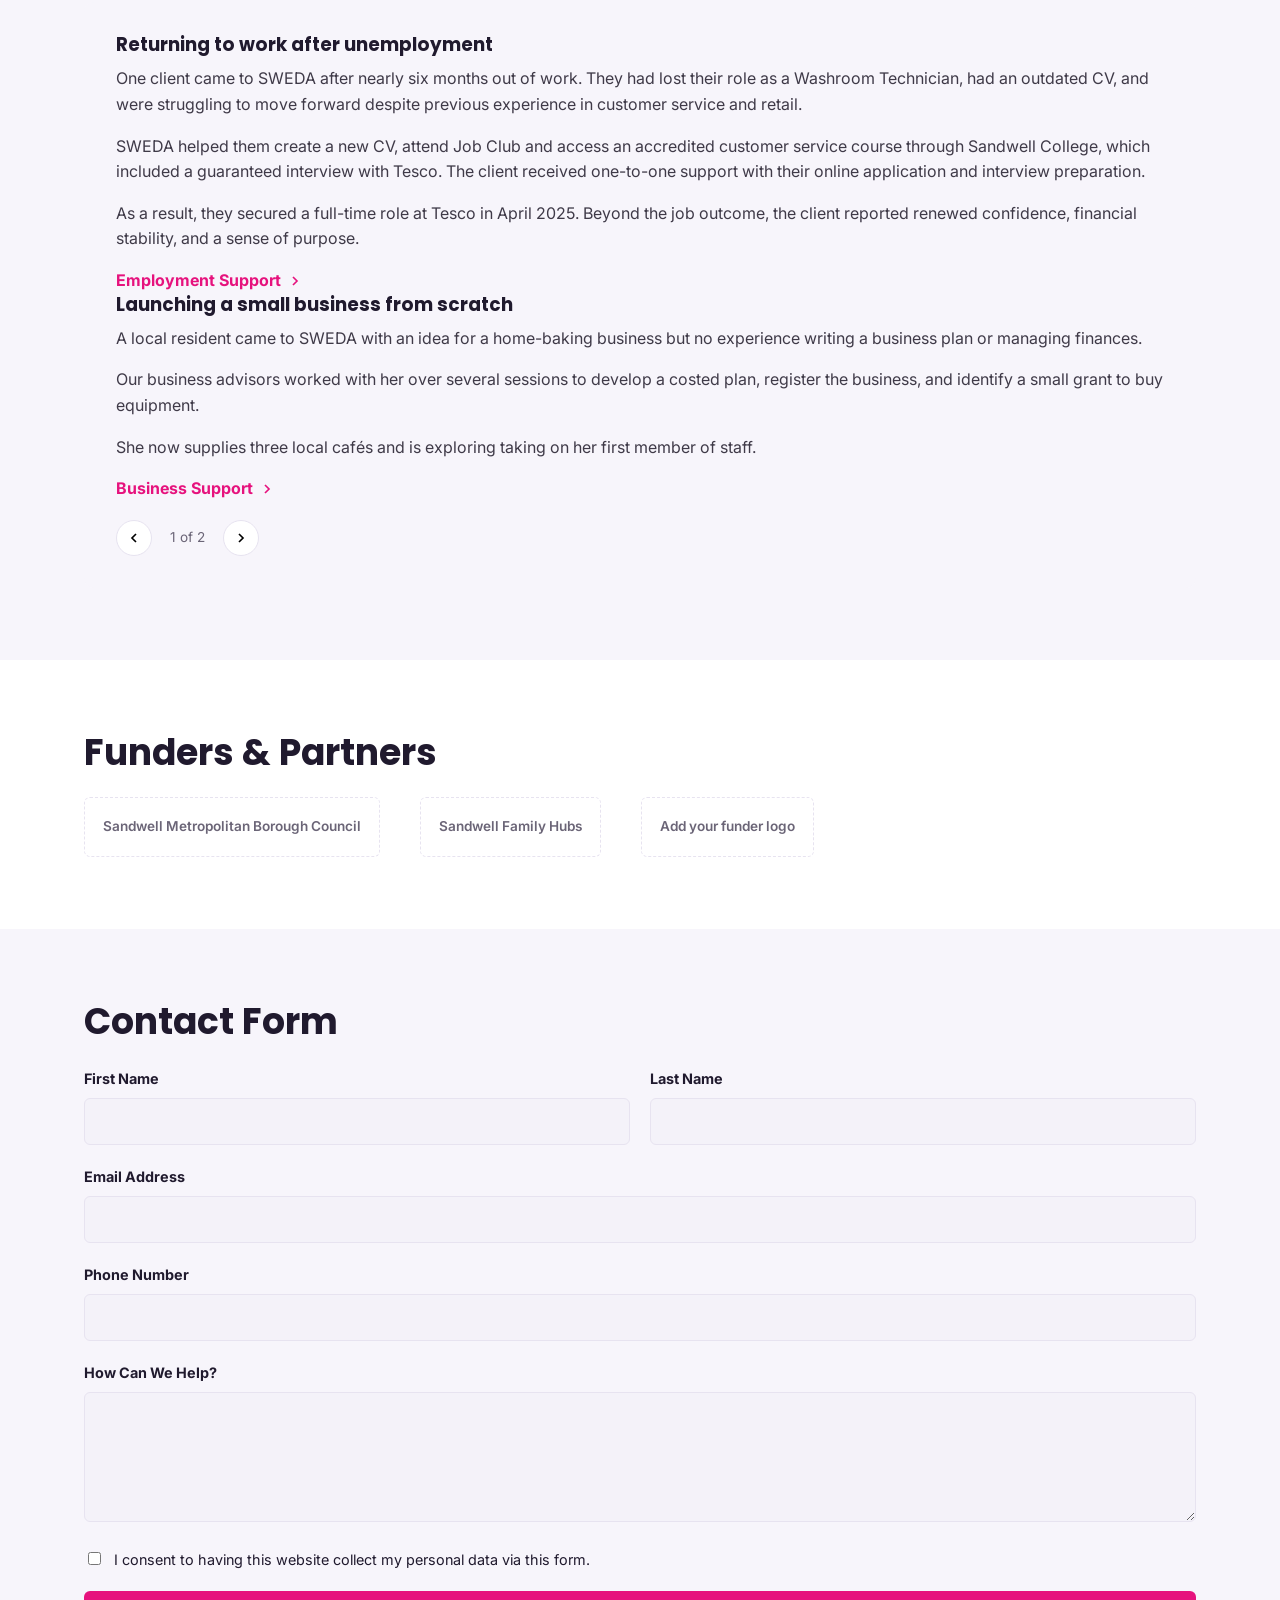
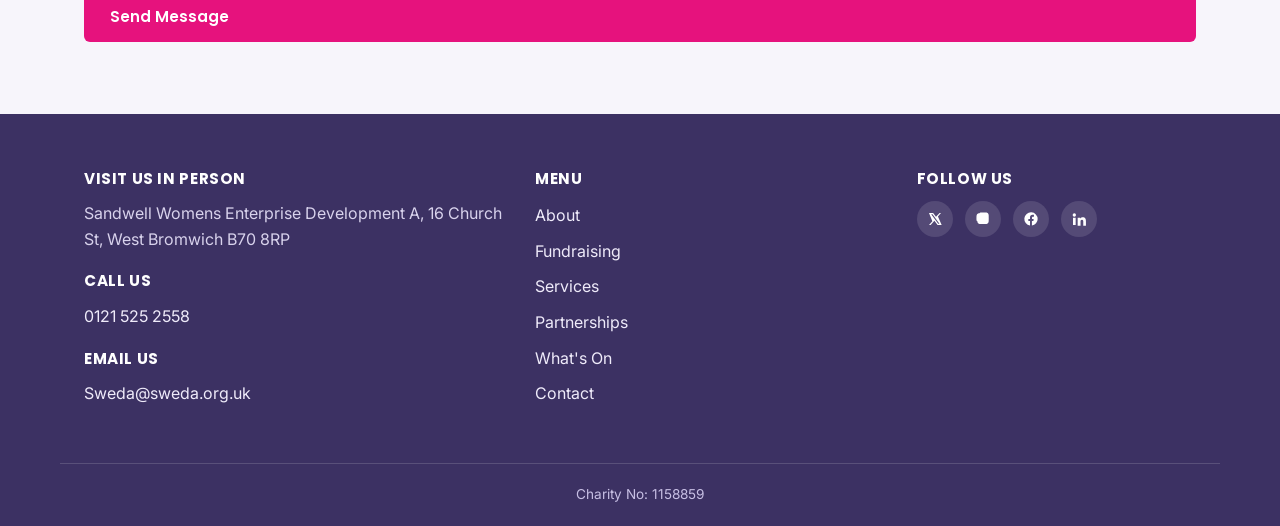
==== commit 557c0bc9: "changed pages" ====
--- a/index.html
+++ b/index.html
@@ -16,13 +16,7 @@
 <header class="site-header">
   <div class="container header-inner">
     <a href="index.html" class="logo">
-      <svg class="logo-mark" viewBox="0 0 40 40" fill="none" xmlns="http://www.w3.org/2000/svg" aria-hidden="true">
-        <rect x="2" y="2" width="16" height="16" rx="4" fill="#E6127D" transform="rotate(-8 10 10)"/>
-        <rect x="21" y="2" width="16" height="16" rx="4" fill="#F7941D" transform="rotate(8 29 10)"/>
-        <rect x="2" y="21" width="16" height="16" rx="4" fill="#453B78" transform="rotate(8 10 29)"/>
-        <rect x="21" y="21" width="16" height="16" rx="4" fill="#F2C230" transform="rotate(-8 29 29)"/>
-      </svg>
-      sweda
+      <img class="logo-mark" src="cropped-sweda-logo2-e1705496806378.jpg" alt="SWEDA Logo">
     </a>
 
     <nav class="main-nav" id="main-nav" aria-label="Primary">
--- a/styles.css
+++ b/styles.css
@@ -73,6 +73,7 @@
 
 section { padding: 72px 0; }
 .section-soft { background: var(--bg-soft); }
+.section-soft-nobg { background: none; }
 .section-tight { padding: 48px 0; }
 
 /* Skip link for accessibility */
@@ -186,7 +187,9 @@
   color: var(--purple);
 }
 .logo:hover { text-decoration: none; }
-.logo-mark { width: 34px; height: 34px; flex-shrink: 0; }
+.logo-mark { 
+  flex-shrink: 0; 
+  width: 100px;}
 
 .main-nav {
   display: flex;
@@ -545,6 +548,88 @@
 }
 
 /* =========================================================
+   About page specific
+   ========================================================= */
+.about-hero-grid {
+  display: grid;
+  grid-template-columns: 0.85fr 1.15fr;
+  gap: 48px;
+  align-items: center;
+}
+
+.photo-collage {
+  position: relative;
+  min-height: 420px;
+}
+.collage-circle {
+  position: absolute;
+  border-radius: 50%;
+  overflow: hidden;
+  border: 5px solid #fff;
+  box-shadow: 0 12px 28px rgba(32, 26, 46, 0.14);
+}
+.collage-circle--small {
+  width: 140px;
+  height: 140px;
+  top: 0;
+  left: 0;
+  z-index: 2;
+}
+.collage-circle--large {
+  width: 300px;
+  height: 300px;
+  top: 120px;
+  left: 70px;
+  z-index: 1;
+}
+
+.mission-grid {
+  display: grid;
+  grid-template-columns: 0.55fr 1fr;
+  gap: 48px;
+  align-items: center;
+}
+.mission-icon {
+  width: 100%;
+  max-width: 220px;
+  margin: 0 auto;
+  color: var(--purple);
+}
+
+/* Team */
+.team-lead {
+  text-align: center;
+  margin: 32px 0 48px;
+}
+.team-photo {
+  width: 150px;
+  height: 150px;
+  border-radius: 50%;
+  margin: 0 auto 16px;
+}
+.team-lead .team-photo { width: 170px; height: 170px; }
+.team-name { font-weight: 700; color: var(--ink); margin-bottom: 2px; }
+.team-role { color: var(--muted); font-size: 0.9rem; }
+
+.team-grid {
+  display: grid;
+  grid-template-columns: repeat(3, 1fr);
+  gap: 40px 24px;
+  text-align: center;
+}
+.team-member .team-photo { width: 130px; height: 130px; }
+
+.avatar-placeholder {
+  background: var(--placeholder-bg);
+  border: 1.5px dashed #C9BFE0;
+  color: var(--purple);
+  display: flex;
+  align-items: center;
+  justify-content: center;
+}
+.avatar-placeholder svg { width: 38%; height: 38%; opacity: 0.6; }
+
+/* =========================================================
    Service page specific (used by employment/business/digital/welfare)
    ========================================================= */
 .service-hero-grid {
@@ -650,13 +735,17 @@
    Responsive
    ========================================================= */
 @media (max-width: 900px) {
-  .hero-grid, .service-hero-grid, .help-grid, .who-grid, .next-grid, .accordion-body {
+  .hero-grid, .service-hero-grid, .help-grid, .who-grid, .next-grid, .accordion-body,
+  .about-hero-grid, .mission-grid {
     grid-template-columns: 1fr;
   }
   .icon-stack { flex-direction: row; }
   .stats-grid { grid-template-columns: repeat(2, 1fr); }
   .footer-grid { grid-template-columns: 1fr 1fr; }
   .service-cards { grid-template-columns: 1fr; }
+  .team-grid { grid-template-columns: repeat(2, 1fr); }
+  .photo-collage { min-height: 340px; max-width: 340px; margin: 0 auto; }
+  .mission-icon { max-width: 160px; }
 
   .main-nav {
     display: none;
@@ -682,6 +771,10 @@
   .stats-grid { grid-template-columns: 1fr 1fr; gap: 16px; }
   .footer-grid { grid-template-columns: 1fr; gap: 28px; }
   .hero { padding: 36px 0 40px; }
+  .team-grid { grid-template-columns: 1fr; }
+  .photo-collage { min-height: 280px; max-width: 260px; }
+  .collage-circle--small { width: 100px; height: 100px; }
+  .collage-circle--large { width: 220px; height: 220px; top: 90px; left: 50px; }
 }
 
 @media (prefers-reduced-motion: reduce) {
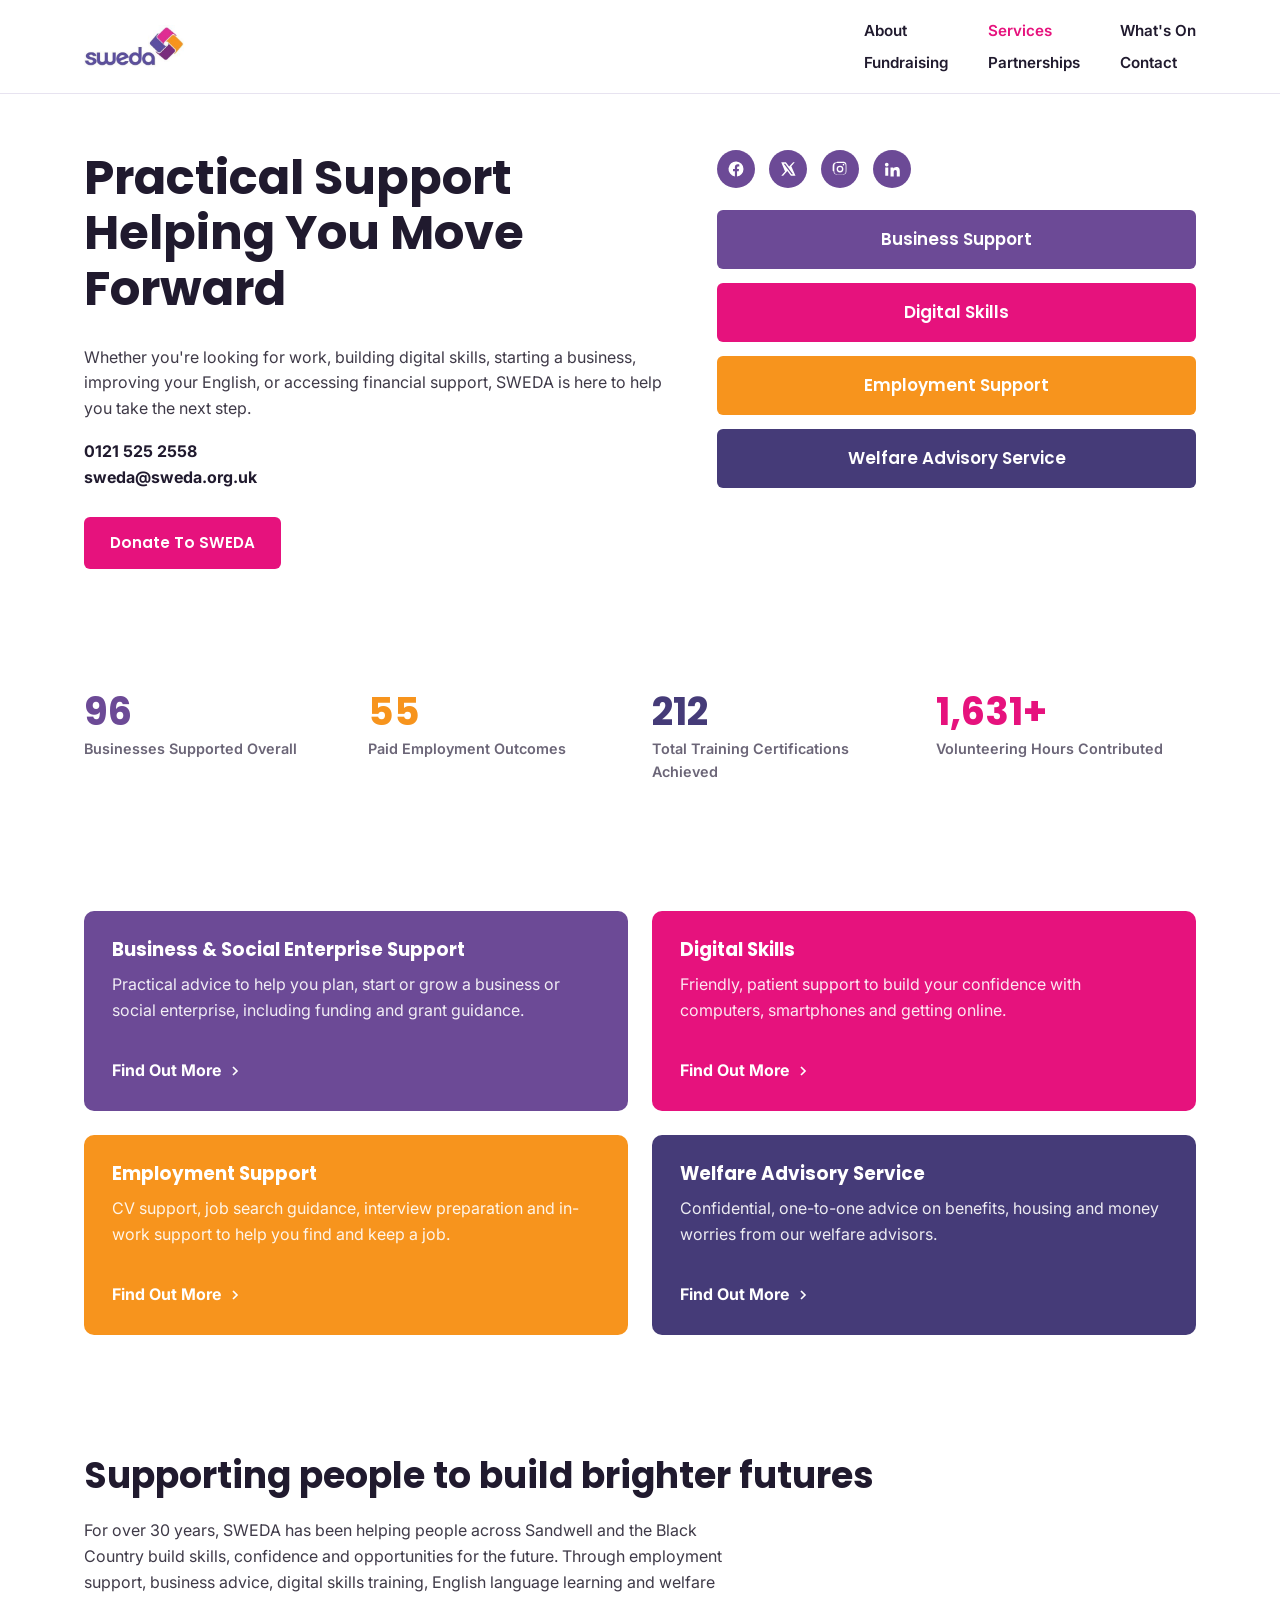
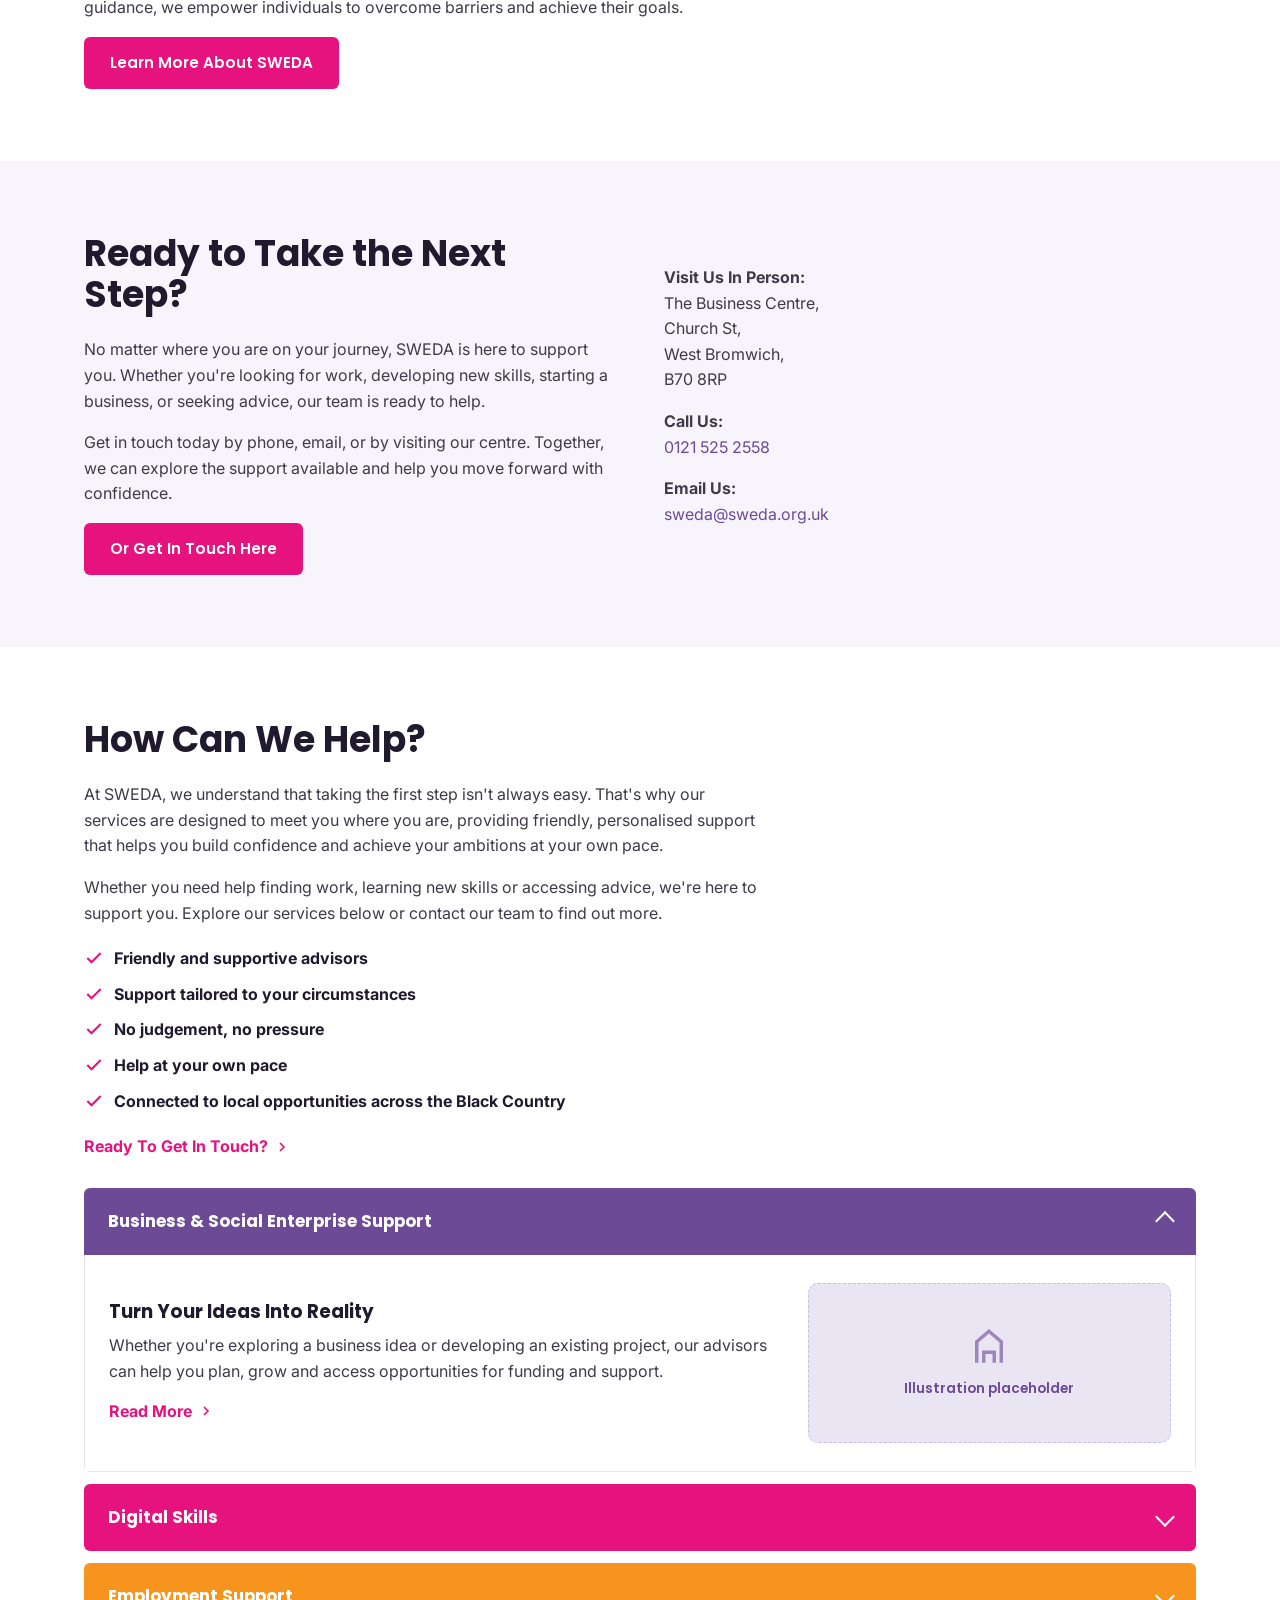
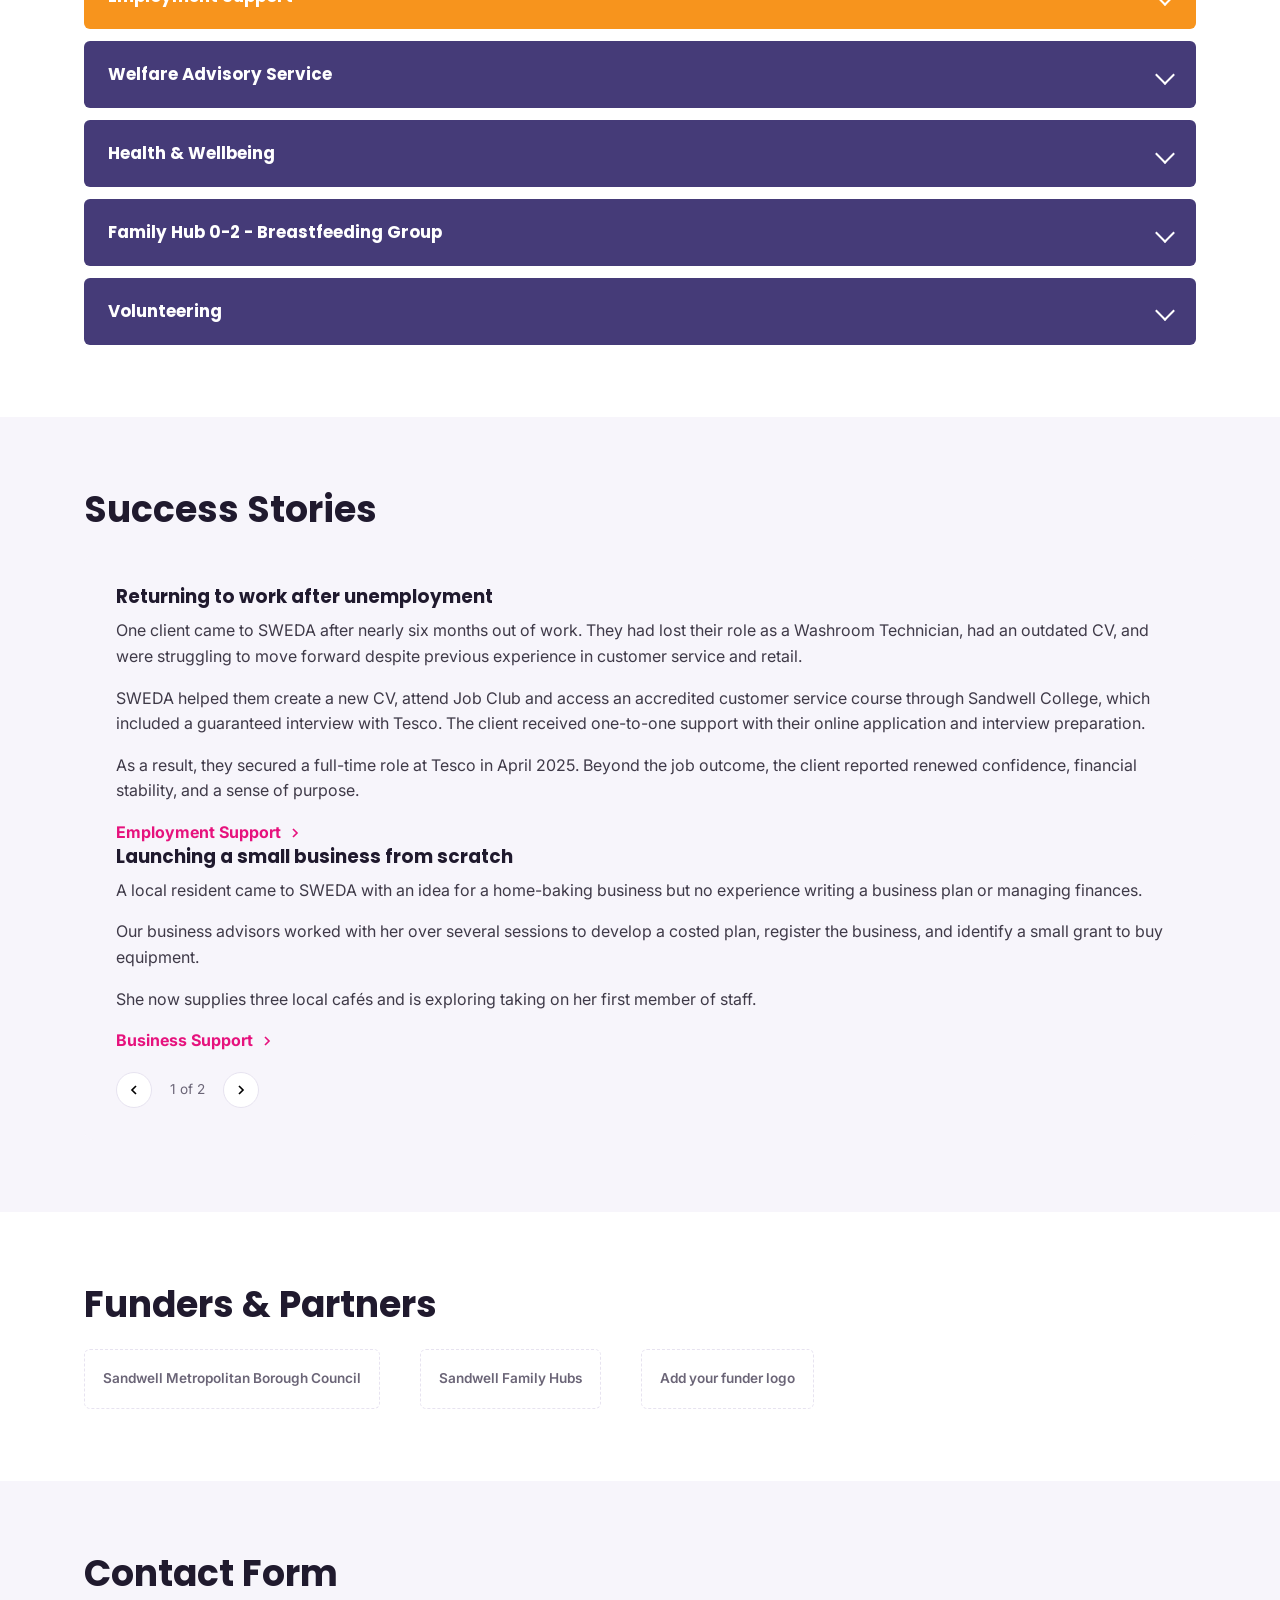
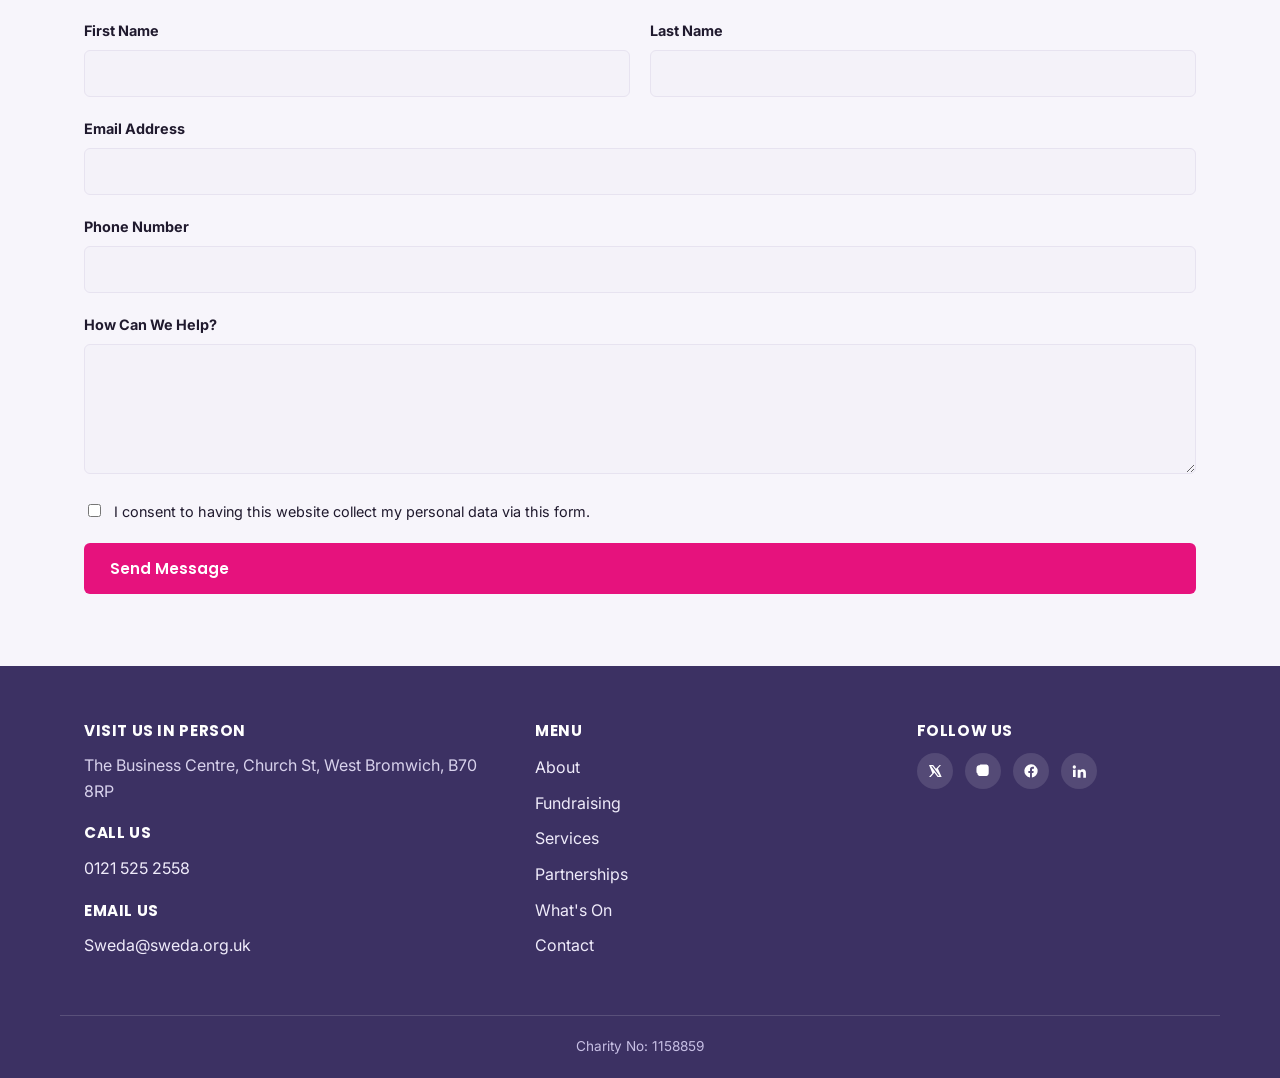
==== commit c0a45f6c: "address change" ====
--- a/index.html
+++ b/index.html
@@ -99,6 +99,38 @@
     </div>
   </section>
 
+    <section class="section-tight">
+    <div class="container">
+      <div class="service-cards">
+
+        <div class="service-card card-purple">
+          <h3>Business &amp; Social Enterprise Support</h3>
+          <p>Practical advice to help you plan, start or grow a business or social enterprise, including funding and grant guidance.</p>
+          <a href="business-support.html" class="text-link">Find Out More <svg viewBox="0 0 24 24" fill="none" stroke="currentColor" stroke-width="2.5"><path d="M9 6l6 6-6 6"/></svg></a>
+        </div>
+
+        <div class="service-card card-pink">
+          <h3>Digital Skills</h3>
+          <p>Friendly, patient support to build your confidence with computers, smartphones and getting online.</p>
+          <a href="digital-skills.html" class="text-link">Find Out More <svg viewBox="0 0 24 24" fill="none" stroke="currentColor" stroke-width="2.5"><path d="M9 6l6 6-6 6"/></svg></a>
+        </div>
+
+        <div class="service-card card-orange">
+          <h3>Employment Support</h3>
+          <p>CV support, job search guidance, interview preparation and in-work support to help you find and keep a job.</p>
+          <a href="employment-support.html" class="text-link">Find Out More <svg viewBox="0 0 24 24" fill="none" stroke="currentColor" stroke-width="2.5"><path d="M9 6l6 6-6 6"/></svg></a>
+        </div>
+
+        <div class="service-card card-indigo">
+          <h3>Welfare Advisory Service</h3>
+          <p>Confidential, one-to-one advice on benefits, housing and money worries from our welfare advisors.</p>
+          <a href="welfare-advisory.html" class="text-link">Find Out More <svg viewBox="0 0 24 24" fill="none" stroke="currentColor" stroke-width="2.5"><path d="M9 6l6 6-6 6"/></svg></a>
+        </div>
+
+      </div>
+    </div>
+  </section>
+
   <!-- ================= ABOUT INTRO ================= -->
   <section>
     <div class="container">
@@ -118,7 +150,10 @@
         <a href="contact.html" class="btn btn-pink">Or Get In Touch Here</a>
       </div>
       <div>
-        <p><strong>Visit Us In Person:</strong><br>Church St, West Bromwich B70 8RP</p>
+        <p><strong>Visit Us In Person:</strong><br>The Business Centre, <br>
+Church St, <br>
+West Bromwich, <br>
+B70 8RP</p>
         <p><strong>Call Us:</strong><br><a href="tel:01215252558">0121 525 2558</a></p>
         <p><strong>Email Us:</strong><br><a href="mailto:sweda@sweda.org.uk">sweda@sweda.org.uk</a></p>
       </div>
@@ -336,7 +371,10 @@
   <div class="container footer-grid">
     <div>
       <h4>Visit Us In Person</h4>
-      <p>Sandwell Womens Enterprise Development A, 16 Church St, West Bromwich B70 8RP</p>
+      <p>The Business Centre,
+Church St,
+West Bromwich,
+B70 8RP</p>
       <h4 style="margin-top:20px;">Call Us</h4>
       <p><a href="tel:01215252558">0121 525 2558</a></p>
       <h4 style="margin-top:20px;">Email Us</h4>
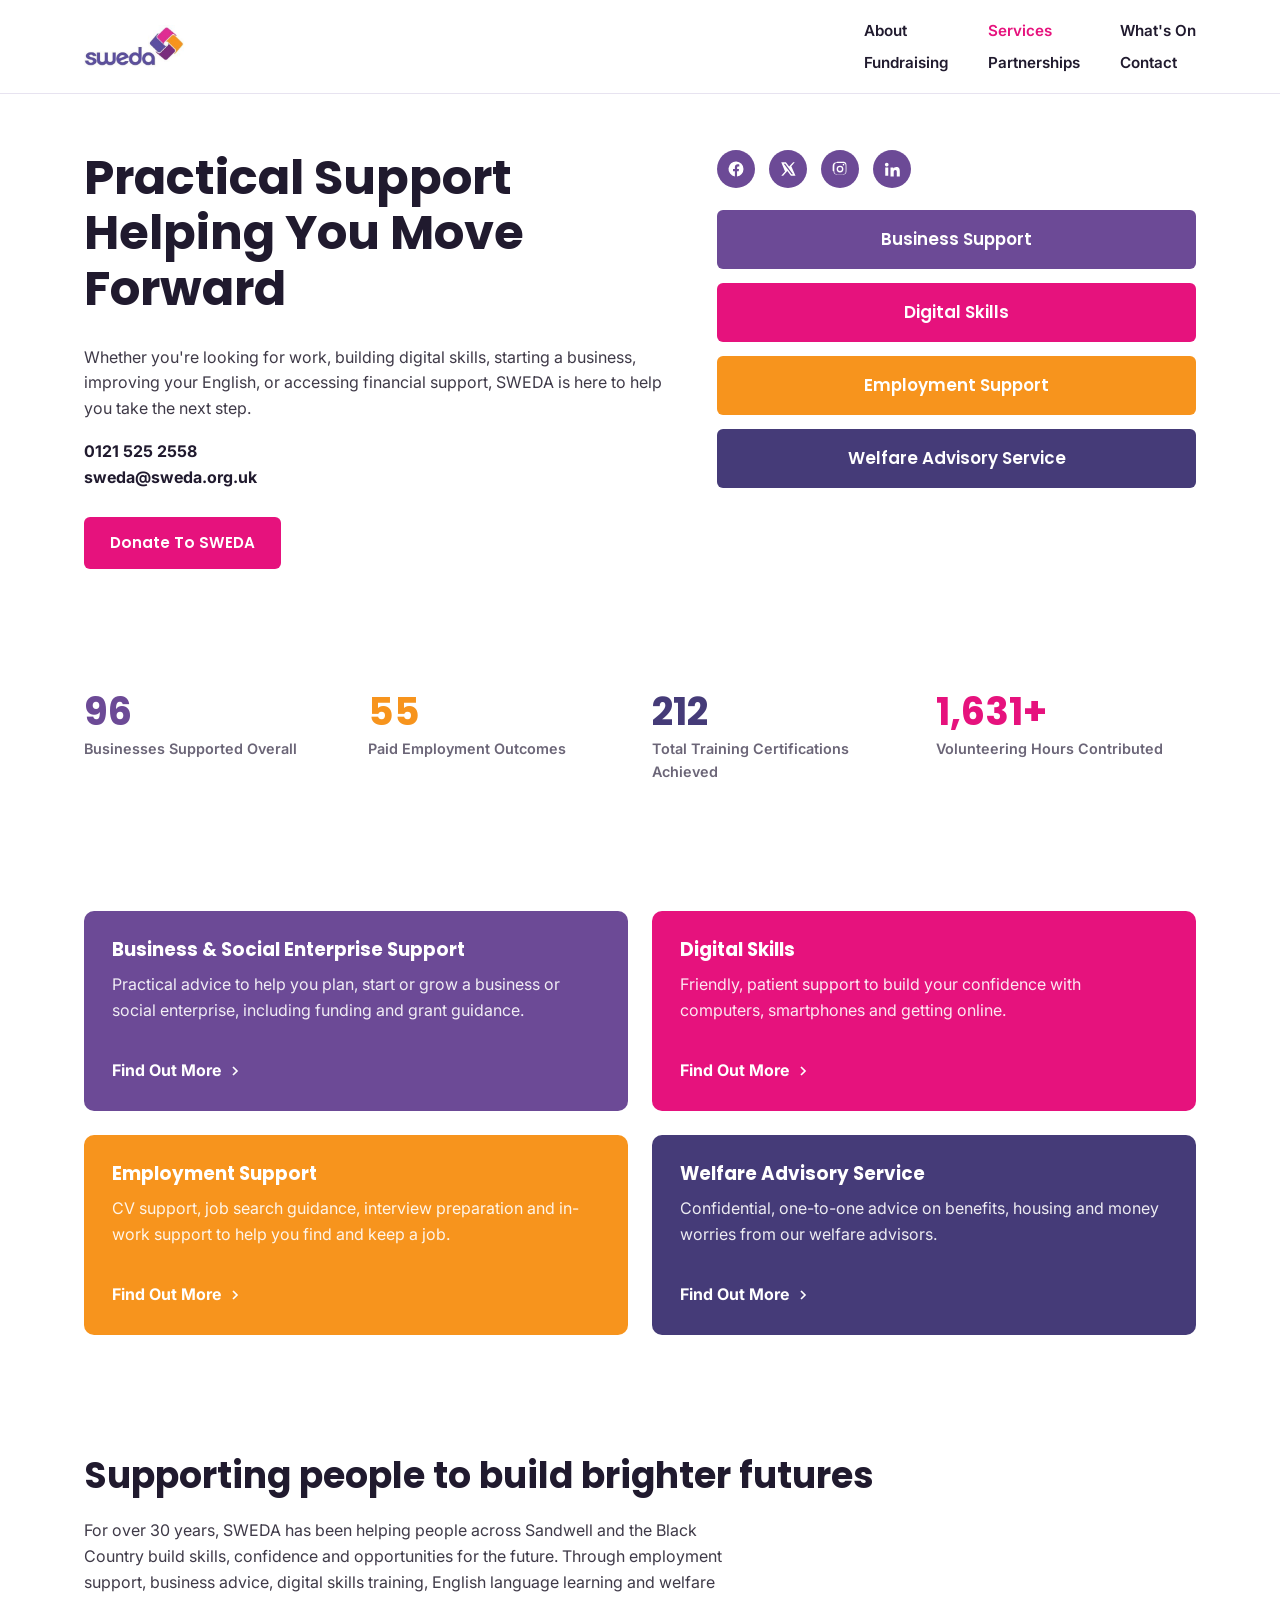
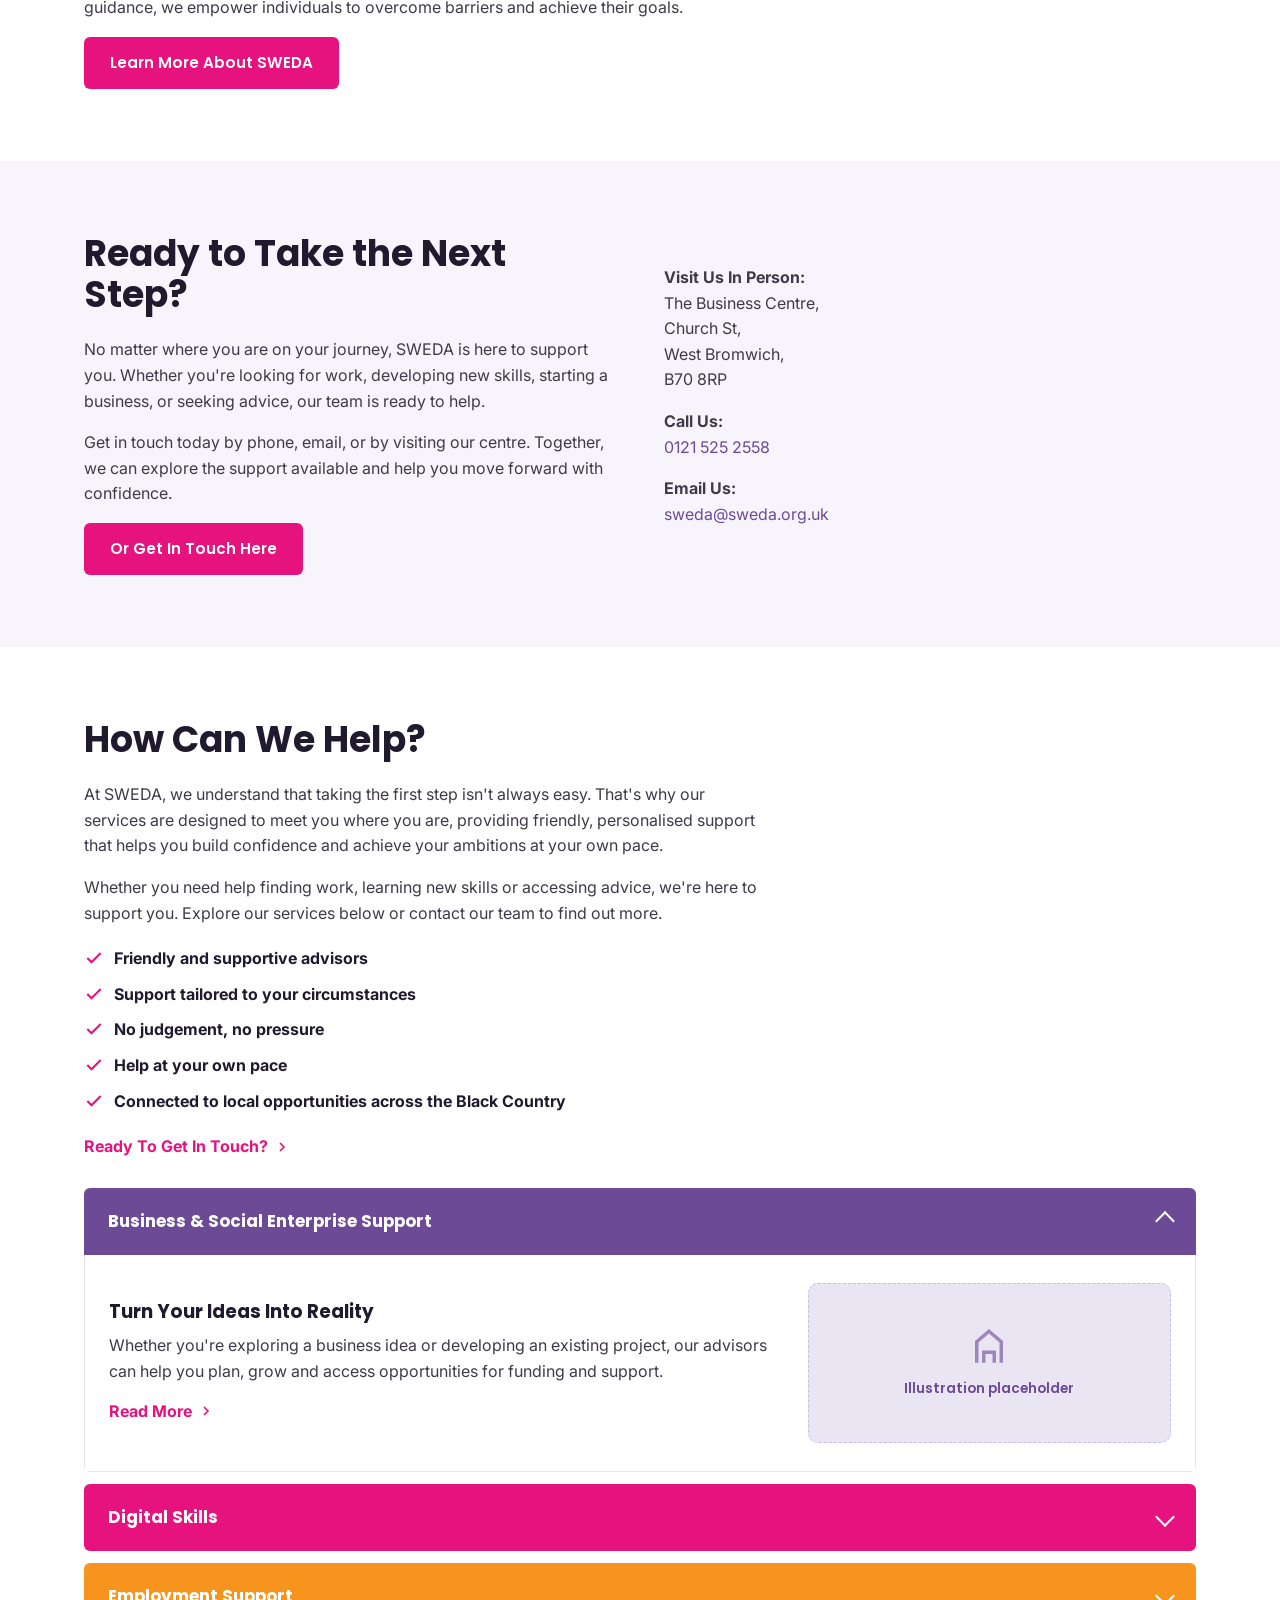
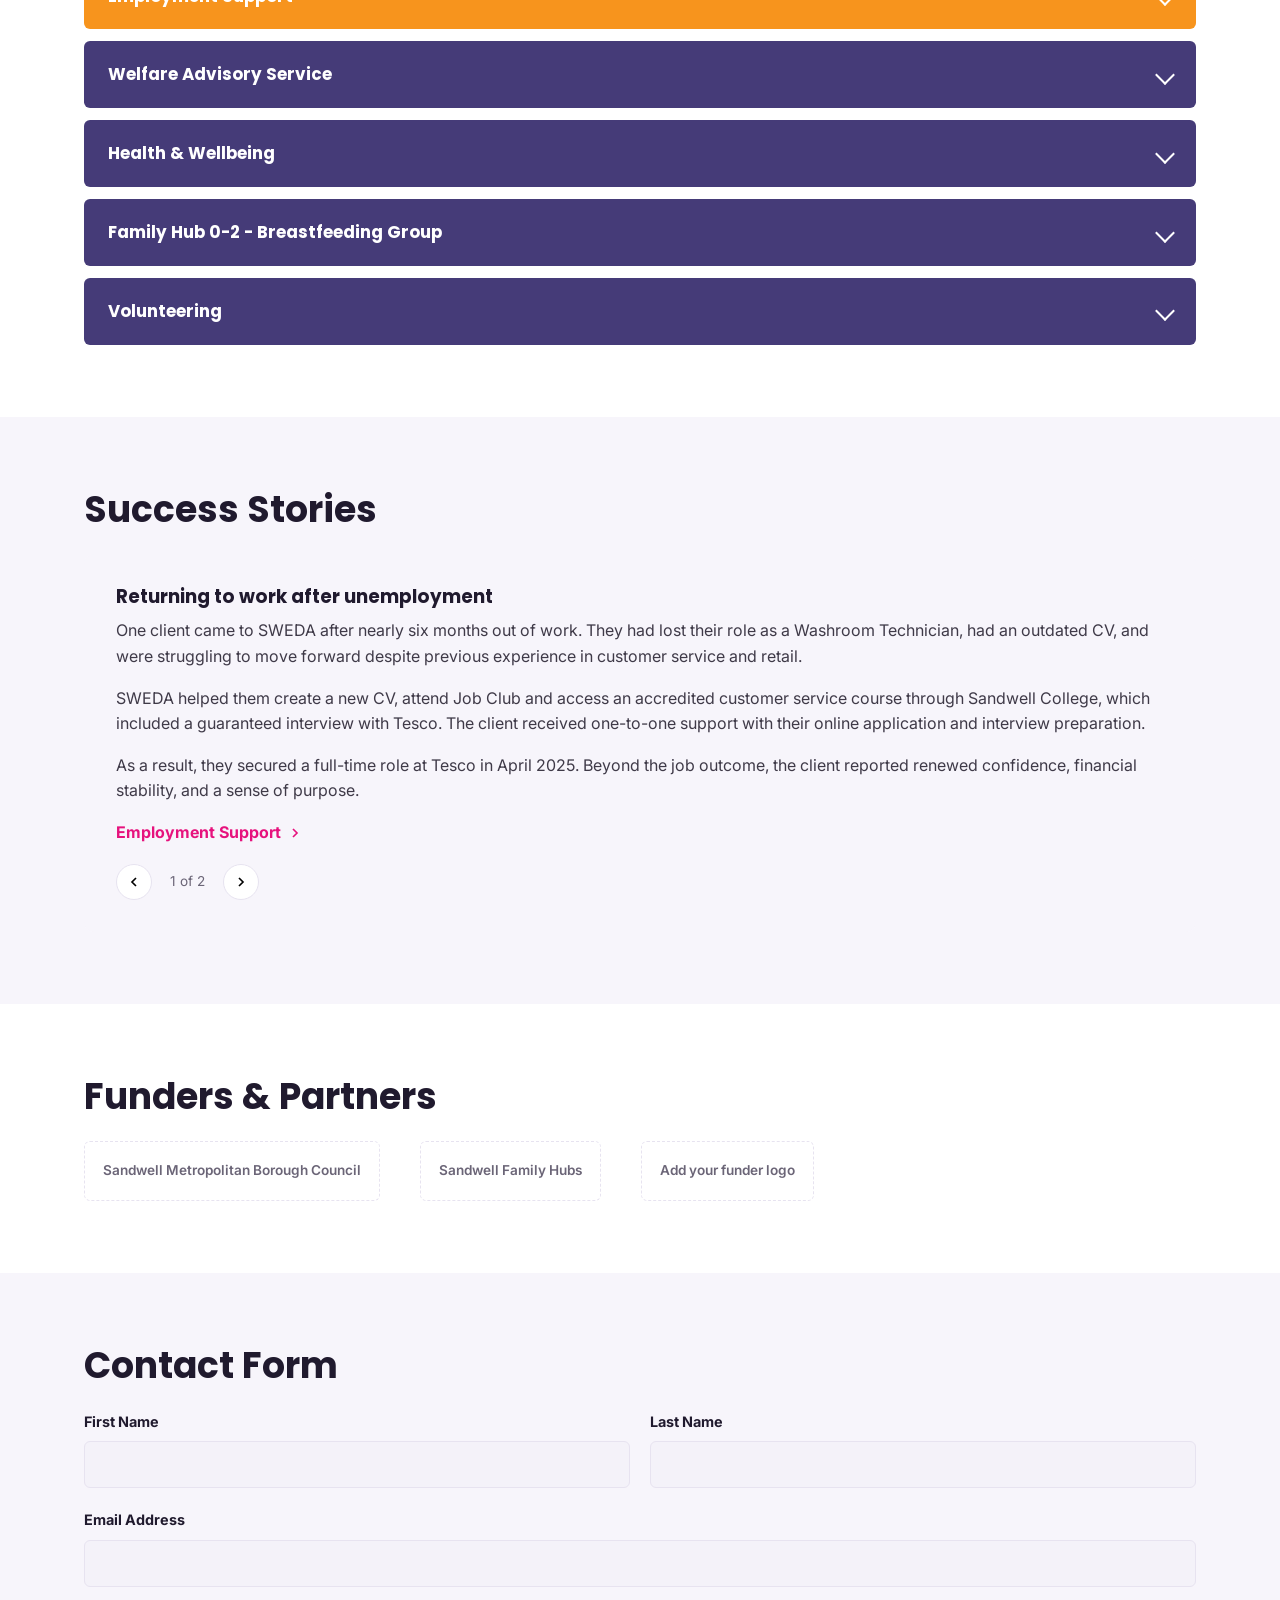
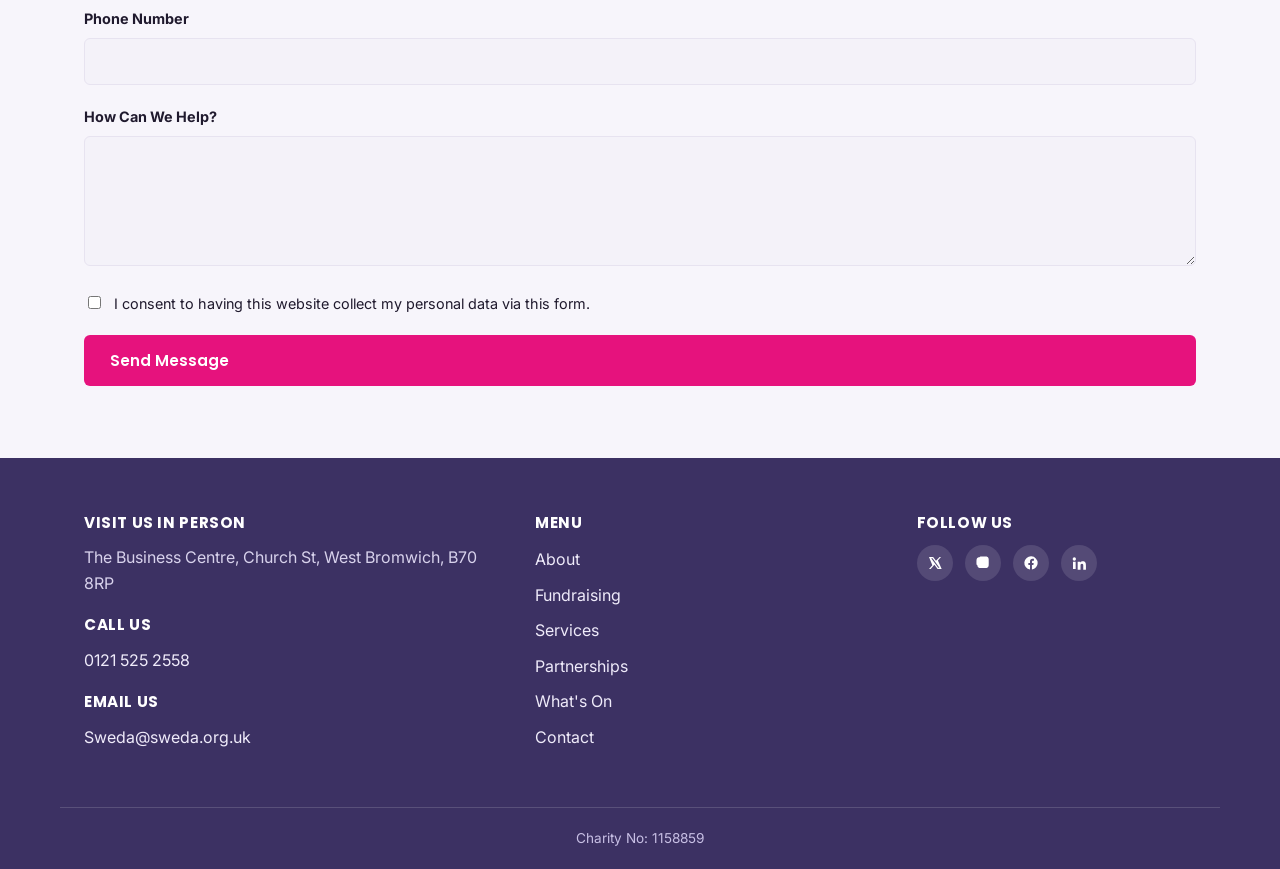
==== commit b4c64789: "case studies and fixes" ====
--- a/index.html
+++ b/index.html
@@ -404,6 +404,6 @@
   <div class="footer-bottom">Charity No: 1158859</div>
 </footer>
 
-<script src="js/script.js"></script>
+<script src="script.js"></script>
 </body>
 </html>
--- a/styles.css
+++ b/styles.css
@@ -780,3 +780,42 @@
 @media (prefers-reduced-motion: reduce) {
   * { transition: none !important; scroll-behavior: auto !important; }
 }
+
+/* CASE STUDIES */
+
+.cs-quicknav {
+  display: flex;
+  gap: 120px;
+  flex-wrap: wrap;
+  margin-top: 24px;
+}
+
+.cs-service-section { 
+  padding: 36px 0;
+}
+
+.cs-card-grid {
+  display: grid;
+  grid-template-columns: repeat(3, 1fr);
+  gap: 24px;
+  margin-top: 32px;
+}
+
+@media (max-width: 900px) {
+  .cs-quicknav { gap: 40px; }
+  .cs-card-grid { grid-template-columns: repeat(2, 1fr); }
+}
+
+.cs-service-heading {
+  font-size: 2rem;
+  font-weight: bold;
+  display: flex;
+  align-items: center;
+  gap: 24px;
+  margin-bottom: 24px;
+}
+
+.cs-heading-purple { color: var(--purple); }
+.cs-heading-pink { color: var(--pink); }
+.cs-heading-orange { color: var(--orange); }
+.cs-heading-indigo { color: var(--indigo); }
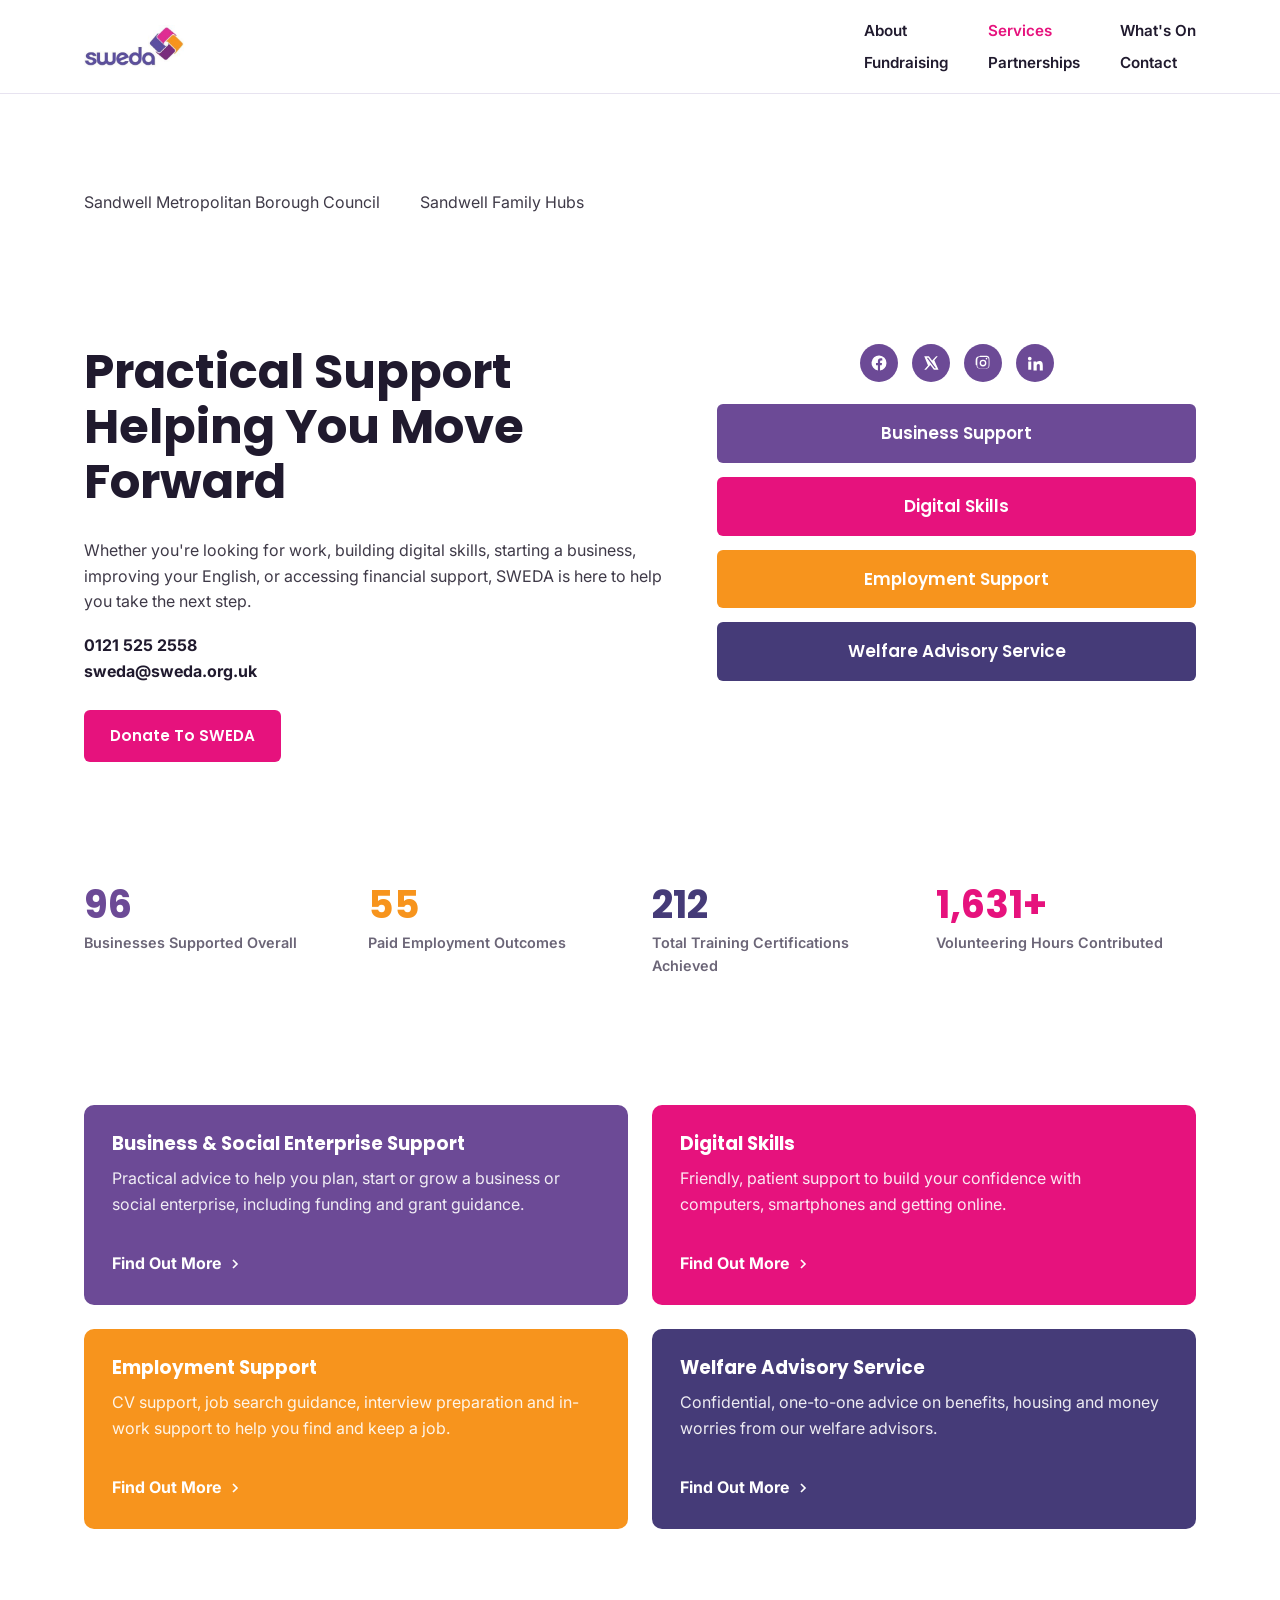
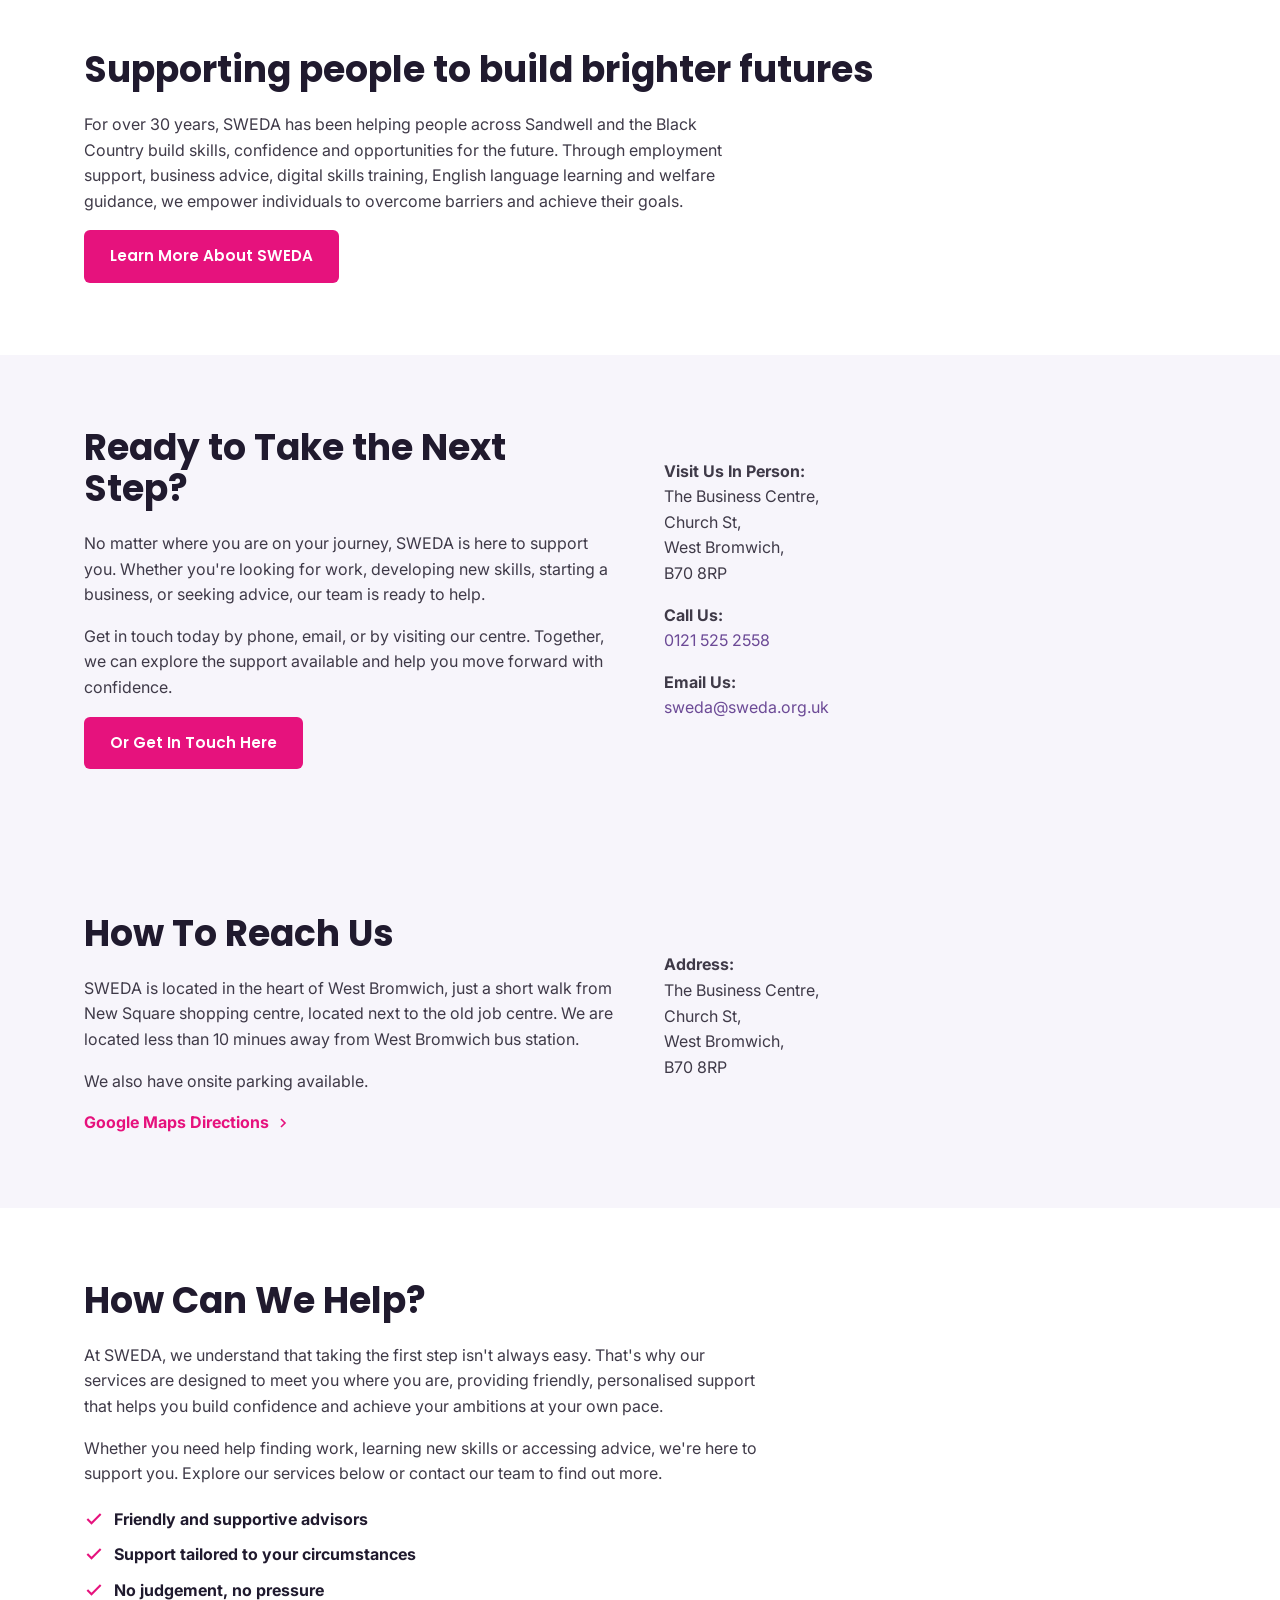
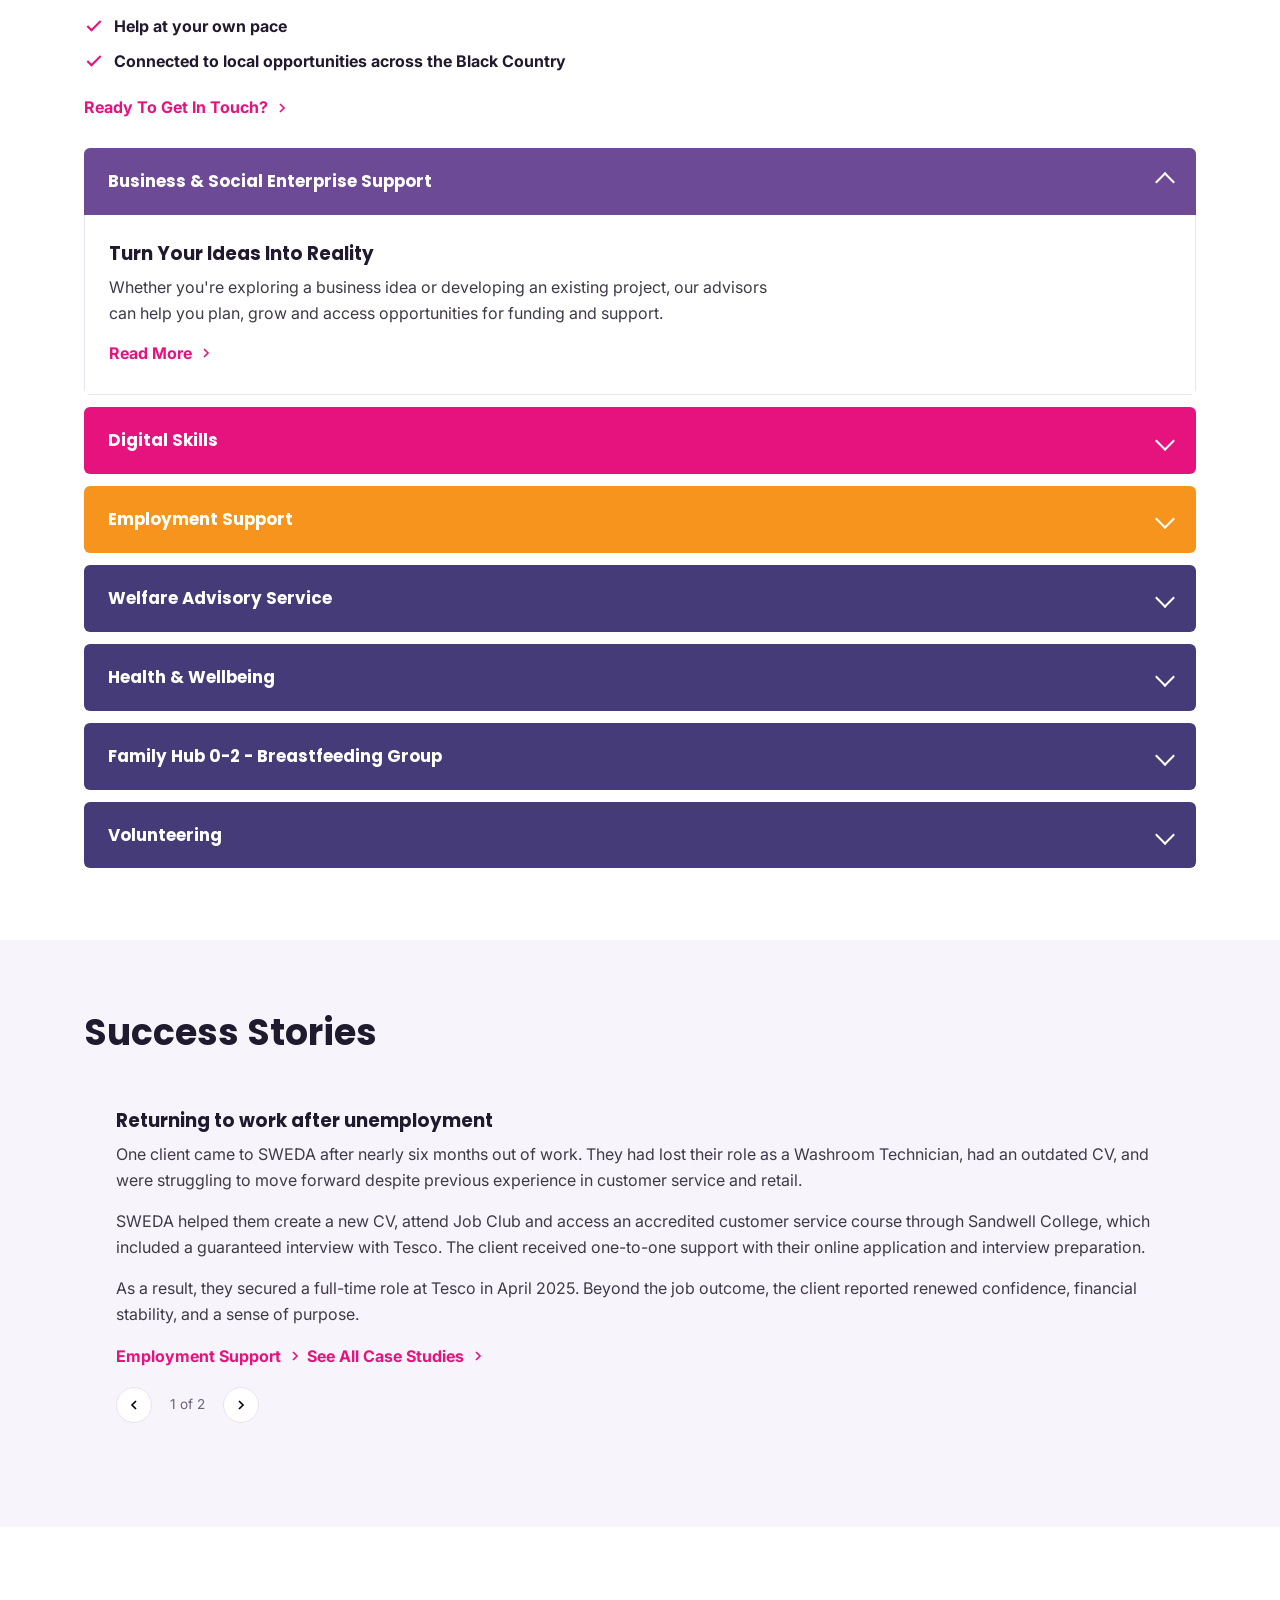
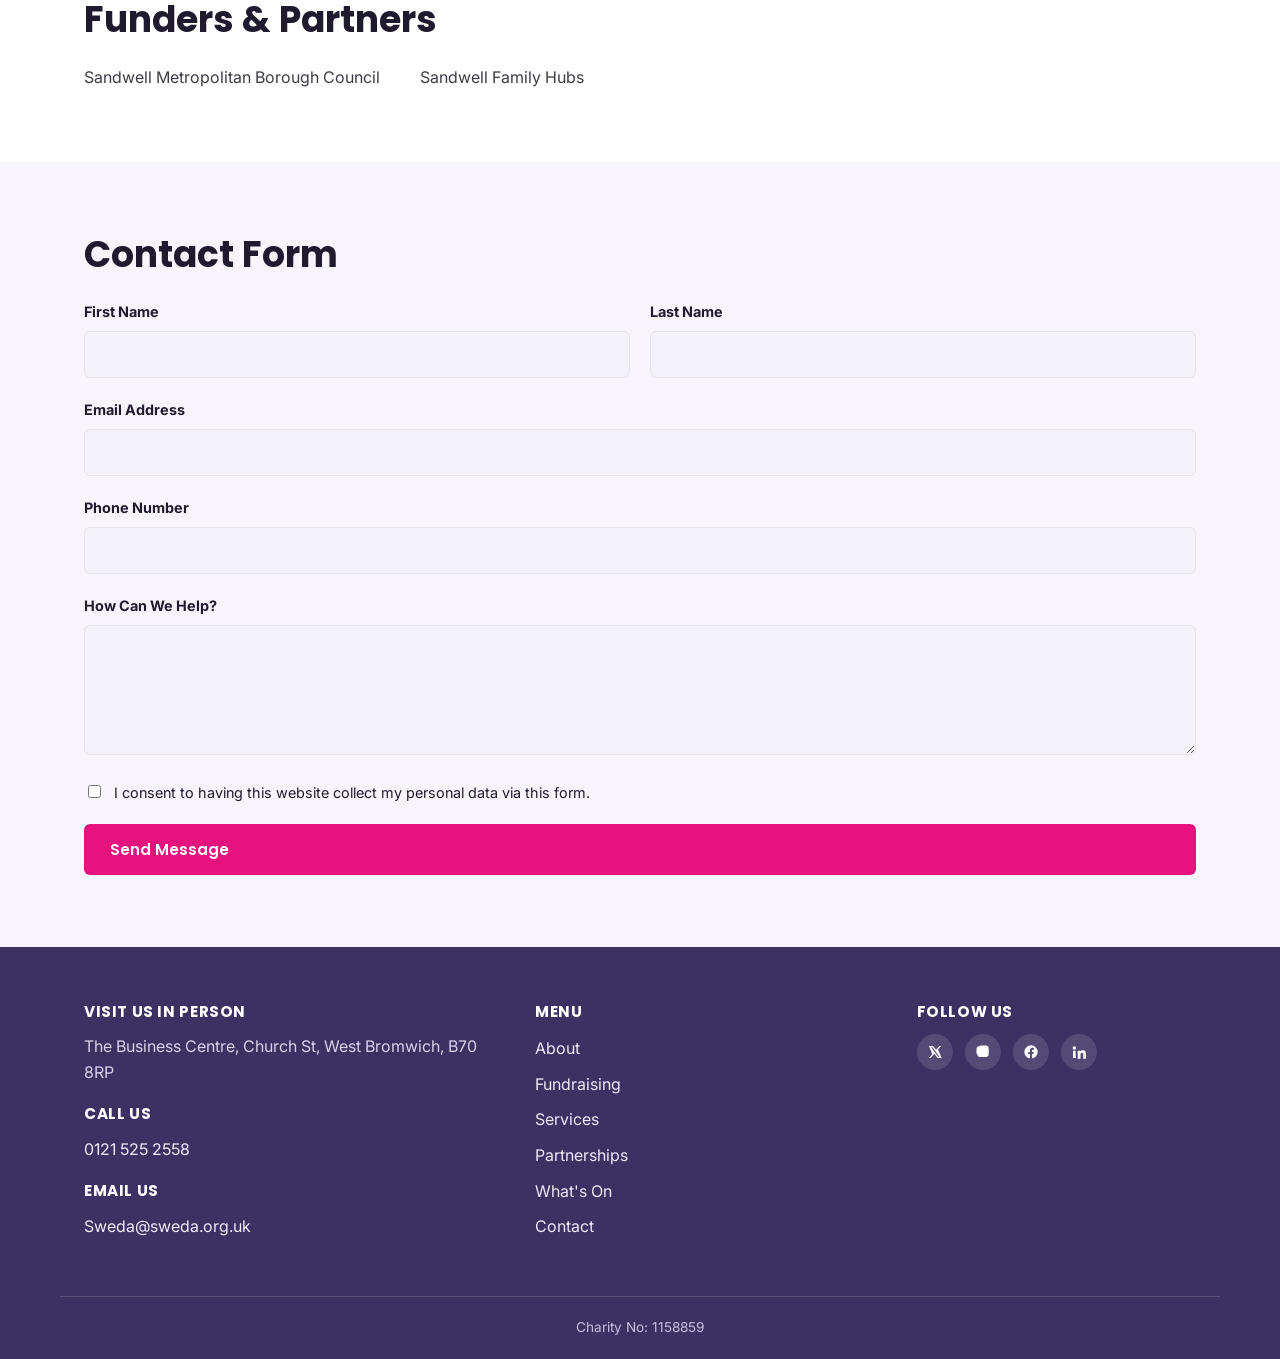
==== commit 6ddff9e4: "final? v1" ====
--- a/index.html
+++ b/index.html
@@ -43,6 +43,15 @@
 <main id="main">
 
   <!-- ================= HERO ================= -->
+
+    <section>
+    <div class="container">
+      <div class="logo-strip">
+        <div class="funder-logo">Sandwell Metropolitan Borough Council</div>
+        <div class="funder-logo">Sandwell Family Hubs</div>
+      </div>
+    </div>
+  </section>
   <section class="hero">
     <div class="container hero-grid">
       <div>
@@ -156,6 +165,25 @@
 B70 8RP</p>
         <p><strong>Call Us:</strong><br><a href="tel:01215252558">0121 525 2558</a></p>
         <p><strong>Email Us:</strong><br><a href="mailto:sweda@sweda.org.uk">sweda@sweda.org.uk</a></p>
+      </div>
+    </div>
+  </section>
+
+  <section class="section-soft">
+    <div class="container service-hero-grid">
+      <div>
+        <h2>How To Reach Us</h2>
+        <p>SWEDA is located in the heart of West Bromwich, just a short walk from New Square shopping centre, located next to the old job centre. We are located less than 10 minues away from West Bromwich bus station.</p>
+        <p>We also have onsite parking available.</p>
+
+         <a href="https://maps.app.goo.gl/viZmNCQZK4bVeu5y6" class="text-link">Google Maps Directions <svg viewBox="0 0 24 24" fill="none" stroke="currentColor" stroke-width="2.5"><path d="M9 6l6 6-6 6"/></svg></a>
+      </div>
+      <div>
+        <p><strong>Address:</strong><br>The Business Centre, <br>
+Church St, <br>
+West Bromwich, <br>
+B70 8RP</p>
+
       </div>
     </div>
   </section>
@@ -188,10 +216,10 @@
               <p>Whether you're exploring a business idea or developing an existing project, our advisors can help you plan, grow and access opportunities for funding and support.</p>
               <a href="business-support.html" class="text-link">Read More <svg viewBox="0 0 24 24" fill="none" stroke="currentColor" stroke-width="2.5"><path d="M9 6l6 6-6 6"/></svg></a>
             </div>
-            <div class="placeholder-img" style="min-height:160px;">
+            <!-- <div class="placeholder-img" style="min-height:160px;">
               <svg viewBox="0 0 24 24" fill="none" stroke="currentColor" stroke-width="2"><path d="M5 21V9l7-6 7 6v12"/><path d="M9 21v-6h6v6"/></svg>
               Illustration placeholder
-            </div>
+            </div> -->
           </div>
         </details>
 
@@ -203,10 +231,10 @@
               <p>From getting online for the first time to improving your computer skills for work, our friendly sessions build digital confidence at your own pace.</p>
               <a href="digital-skills.html" class="text-link">Read More <svg viewBox="0 0 24 24" fill="none" stroke="currentColor" stroke-width="2.5"><path d="M9 6l6 6-6 6"/></svg></a>
             </div>
-            <div class="placeholder-img" style="min-height:160px;">
+            <!-- <div class="placeholder-img" style="min-height:160px;">
               <svg viewBox="0 0 24 24" fill="none" stroke="currentColor" stroke-width="2"><rect x="3" y="4" width="18" height="13" rx="2"/><path d="M8 21h8M12 17v4"/></svg>
               Illustration placeholder
-            </div>
+            </div> -->
           </div>
         </details>
 
@@ -218,10 +246,10 @@
               <p>CV support, job search guidance and interview preparation to help you move forward, whatever stage you're at.</p>
               <a href="employment-support.html" class="text-link">Read More <svg viewBox="0 0 24 24" fill="none" stroke="currentColor" stroke-width="2.5"><path d="M9 6l6 6-6 6"/></svg></a>
             </div>
-            <div class="placeholder-img" style="min-height:160px;">
+            <!-- <div class="placeholder-img" style="min-height:160px;">
               <svg viewBox="0 0 24 24" fill="none" stroke="currentColor" stroke-width="2"><rect x="3" y="7" width="18" height="13" rx="2"/><path d="M8 7V5a2 2 0 0 1 2-2h4a2 2 0 0 1 2 2v2"/></svg>
               Illustration placeholder
-            </div>
+            </div> -->
           </div>
         </details>
 
@@ -233,10 +261,10 @@
               <p>Confidential, one-to-one advice on benefits, housing and money worries from our welfare advisors.</p>
               <a href="welfare-advisory.html" class="text-link">Read More <svg viewBox="0 0 24 24" fill="none" stroke="currentColor" stroke-width="2.5"><path d="M9 6l6 6-6 6"/></svg></a>
             </div>
-            <div class="placeholder-img" style="min-height:160px;">
+            <!-- <div class="placeholder-img" style="min-height:160px;">
               <svg viewBox="0 0 24 24" fill="none" stroke="currentColor" stroke-width="2"><path d="M12 21s-7-4.35-9-8.5C1.5 8.5 4 5 7.5 5c1.9 0 3.4 1 4.5 2.5C13.1 6 14.6 5 16.5 5 20 5 22.5 8.5 21 12.5 19 16.65 12 21 12 21Z"/></svg>
               Illustration placeholder
-            </div>
+            </div> -->
           </div>
         </details>
 
@@ -248,7 +276,7 @@
               <p>Sessions and signposting to help you look after your physical and mental wellbeing alongside your other goals.</p>
               <a href="about.html" class="text-link">Read More <svg viewBox="0 0 24 24" fill="none" stroke="currentColor" stroke-width="2.5"><path d="M9 6l6 6-6 6"/></svg></a>
             </div>
-            <div class="placeholder-img" style="min-height:160px;">Illustration placeholder</div>
+            <!-- <div class="placeholder-img" style="min-height:160px;">Illustration placeholder</div> -->
           </div>
         </details>
 
@@ -260,7 +288,7 @@
               <p>A welcoming peer support group for parents of babies aged 0-2, run in partnership with Sandwell Family Hubs.</p>
               <a href="whats-on.html" class="text-link">Read More <svg viewBox="0 0 24 24" fill="none" stroke="currentColor" stroke-width="2.5"><path d="M9 6l6 6-6 6"/></svg></a>
             </div>
-            <div class="placeholder-img" style="min-height:160px;">Illustration placeholder</div>
+            <!-- <div class="placeholder-img" style="min-height:160px;">Illustration placeholder</div> -->
           </div>
         </details>
 
@@ -272,7 +300,7 @@
               <p>Gain experience, build skills and support your community by volunteering with SWEDA.</p>
               <a href="about.html" class="text-link">Read More <svg viewBox="0 0 24 24" fill="none" stroke="currentColor" stroke-width="2.5"><path d="M9 6l6 6-6 6"/></svg></a>
             </div>
-            <div class="placeholder-img" style="min-height:160px;">Illustration placeholder</div>
+            <!-- <div class="placeholder-img" style="min-height:160px;">Illustration placeholder</div> -->
           </div>
         </details>
 
@@ -292,6 +320,7 @@
           <p>SWEDA helped them create a new CV, attend Job Club and access an accredited customer service course through Sandwell College, which included a guaranteed interview with Tesco. The client received one-to-one support with their online application and interview preparation.</p>
           <p>As a result, they secured a full-time role at Tesco in April 2025. Beyond the job outcome, the client reported renewed confidence, financial stability, and a sense of purpose.</p>
           <a href="employment-support.html" class="text-link">Employment Support <svg viewBox="0 0 24 24" fill="none" stroke="currentColor" stroke-width="2.5"><path d="M9 6l6 6-6 6"/></svg></a>
+           <a href="casestudies.html" class="text-link">See All Case Studies <svg viewBox="0 0 24 24" fill="none" stroke="currentColor" stroke-width="2.5"><path d="M9 6l6 6-6 6"/></svg></a>
         </div>
 
         <div class="story-slide">
@@ -300,6 +329,7 @@
           <p>Our business advisors worked with her over several sessions to develop a costed plan, register the business, and identify a small grant to buy equipment.</p>
           <p>She now supplies three local cafés and is exploring taking on her first member of staff.</p>
           <a href="business-support.html" class="text-link">Business Support <svg viewBox="0 0 24 24" fill="none" stroke="currentColor" stroke-width="2.5"><path d="M9 6l6 6-6 6"/></svg></a>
+           <a href="casestudies.html" class="text-link">See All Case Studies <svg viewBox="0 0 24 24" fill="none" stroke="currentColor" stroke-width="2.5"><path d="M9 6l6 6-6 6"/></svg></a>
         </div>
 
         <div class="story-controls">
@@ -318,7 +348,6 @@
       <div class="logo-strip">
         <div class="funder-logo">Sandwell Metropolitan Borough Council</div>
         <div class="funder-logo">Sandwell Family Hubs</div>
-        <div class="funder-logo">Add your funder logo</div>
       </div>
     </div>
   </section>
--- a/styles.css
+++ b/styles.css
@@ -69,6 +69,10 @@
   max-width: var(--container);
   margin: 0 auto;
   padding: 0 24px;
+}
+
+#services-container {
+  padding-bottom: 0px;
 }
 
 section { padding: 72px 0; }
@@ -263,6 +267,7 @@
 .hero-contact a { color: var(--ink); }
 .social-row {
   display: flex;
+  justify-content: center;
   gap: 14px;
   margin-bottom: 18px;
 }
@@ -286,7 +291,7 @@
 /* Generic placeholder block used everywhere a real photo will go */
 .placeholder-img {
   background: var(--placeholder-bg);
-  border: 1.5px dashed #C9BFE0;
+  border: 1.5px solid #C9BFE0;
   border-radius: var(--radius);
   display: flex;
   align-items: center;
@@ -299,8 +304,14 @@
   font-size: 0.85rem;
   text-align: center;
   min-height: 260px;
-  padding: 20px;
-}
+}
+.placeholder-img img { 
+  max-width: 100%; 
+  height: auto; 
+  object-fit: cover;
+  border-radius: var(--radius);
+}
+
 .placeholder-img svg { width: 42px; height: 42px; opacity: 0.6; }
 
 /* =========================================================
@@ -439,7 +450,7 @@
   align-items: center;
   margin-top: 24px;
 }
-.funder-logo {
+/* .funder-logo {
   height: 60px;
   min-width: 140px;
   padding: 0 18px;
@@ -452,7 +463,7 @@
   font-weight: 600;
   font-size: 0.85rem;
   text-align: center;
-}
+} */
 
 /* =========================================================
    Forms
@@ -565,7 +576,7 @@
   position: absolute;
   border-radius: 50%;
   overflow: hidden;
-  border: 5px solid #fff;
+  border: 1px solid #fff;
   box-shadow: 0 12px 28px rgba(32, 26, 46, 0.14);
 }
 .collage-circle--small {
@@ -575,6 +586,7 @@
   left: 0;
   z-index: 2;
 }
+
 .collage-circle--large {
   width: 300px;
   height: 300px;
@@ -583,9 +595,11 @@
   z-index: 1;
 }
 
+.collage-circle--large img { width: 100%; height: 100%; object-fit: cover; }
+.collage-circle--small img { width: 100%; height: 100%; object-fit: cover; }
+
 .mission-grid {
   display: grid;
-  grid-template-columns: 0.55fr 1fr;
   gap: 48px;
   align-items: center;
 }
@@ -720,7 +734,7 @@
 .todo-badge {
   display: inline-block;
   background: var(--bg-soft);
-  border: 1px dashed var(--border);
+  border: 1px solid var(--border);
   color: var(--muted);
   font-weight: 700;
   font-size: 0.8rem;
@@ -783,12 +797,38 @@
 
 /* CASE STUDIES */
 
+#cs-hero { padding-bottom: 0; }
+
 .cs-quicknav {
   display: flex;
-  gap: 120px;
+  gap: 24px;
   flex-wrap: wrap;
   margin-top: 24px;
-}
+  list-style: none;
+  padding: 0;
+  margin: 0;
+}
+
+.cs-quicknav a {
+  font-weight: 600;
+  font-size: 0.95rem;
+  color: #FFFFFF;
+  padding: 1% 1%;
+  border-radius: var(--radius);
+  transition: border-color 0.15s ease;
+}
+
+
+.cs-dot-purple { 
+  border-color: var(--purple);
+background-color: var(--purple); 
+}
+.cs-dot-pink { border-color: var(--pink);
+background-color: var(--pink); }
+.cs-dot-orange { border-color: var(--orange); 
+background-color: var(--orange); }
+.cs-dot-indigo { border-color: var(--indigo); 
+background-color: var(--indigo); }
 
 .cs-service-section { 
   padding: 36px 0;
@@ -798,7 +838,7 @@
   display: grid;
   grid-template-columns: repeat(3, 1fr);
   gap: 24px;
-  margin-top: 32px;
+  margin-top: 10px;
 }
 
 @media (max-width: 900px) {
@@ -806,6 +846,13 @@
   .cs-card-grid { grid-template-columns: repeat(2, 1fr); }
 }
 
+.cs-card{}
+
+.cs-card-tag {
+  font-size: 0.875rem;
+  font-weight: 700;
+}
+
 .cs-service-heading {
   font-size: 2rem;
   font-weight: bold;
@@ -815,7 +862,22 @@
   margin-bottom: 24px;
 }
 
-.cs-heading-purple { color: var(--purple); }
-.cs-heading-pink { color: var(--pink); }
-.cs-heading-orange { color: var(--orange); }
-.cs-heading-indigo { color: var(--indigo); }+.cs-heading-purple, .cs-tag-purple { color: var(--purple); }
+.cs-heading-pink, .cs-tag-pink { color: var(--pink); }
+.cs-heading-orange, .cs-tag-orange { color: var(--orange); }
+.cs-heading-indigo, .cs-tag-indigo { color: var(--indigo); }
+
+.placeholder-img-cs-card-image  {
+  width: 100%; /* Ensures the image takes full width */
+  height: 200px; /* Set a fixed height for uniformity */
+  overflow: hidden; /* Hides overflow */
+  position: relative; /* Positioning context for absolute children */
+  border-radius: var(--radius);
+}
+
+.placeholder-img-cs-card-image img {
+  object-fit: cover; /* Ensures the image covers the container */
+  width: 100%; /* Ensures the image takes full width */
+  max-height: 200px; /* Ensures the image takes full height */
+  position: absolute; /* Allows positioning within the container */
+}
